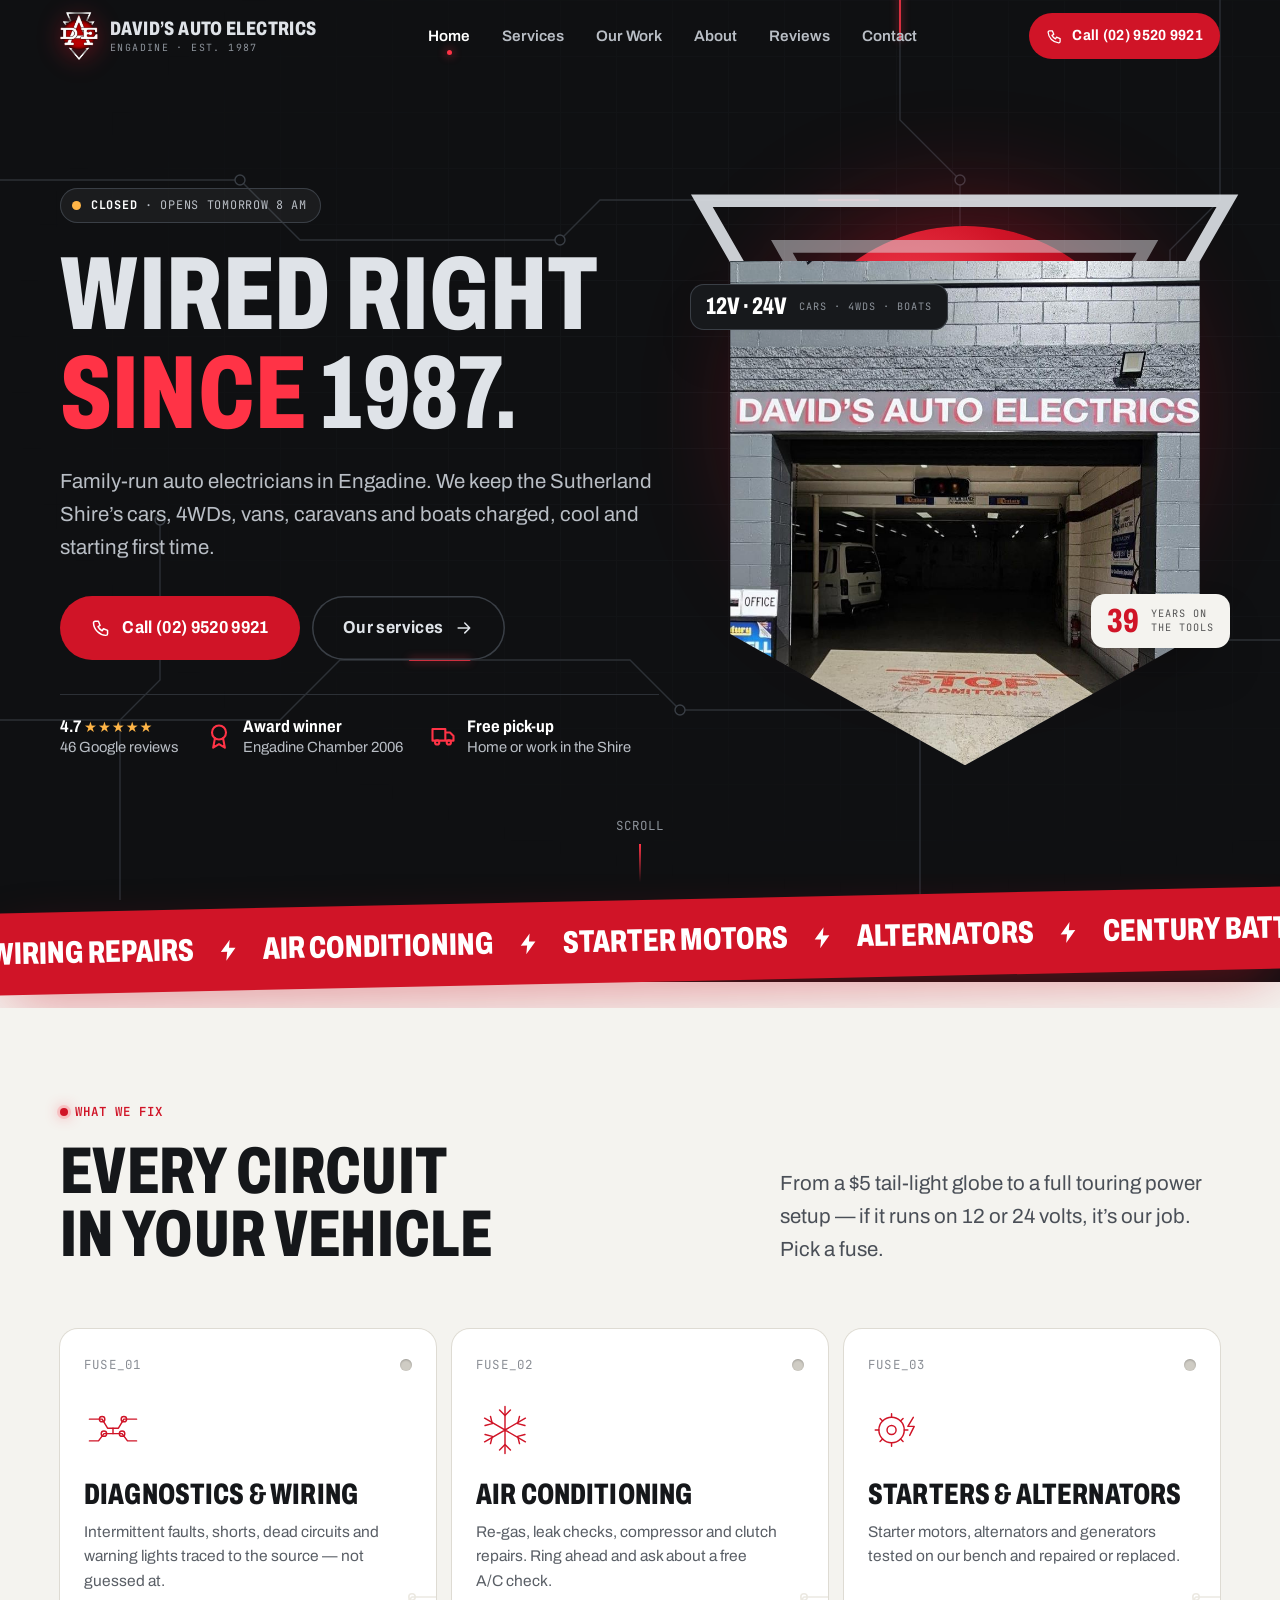
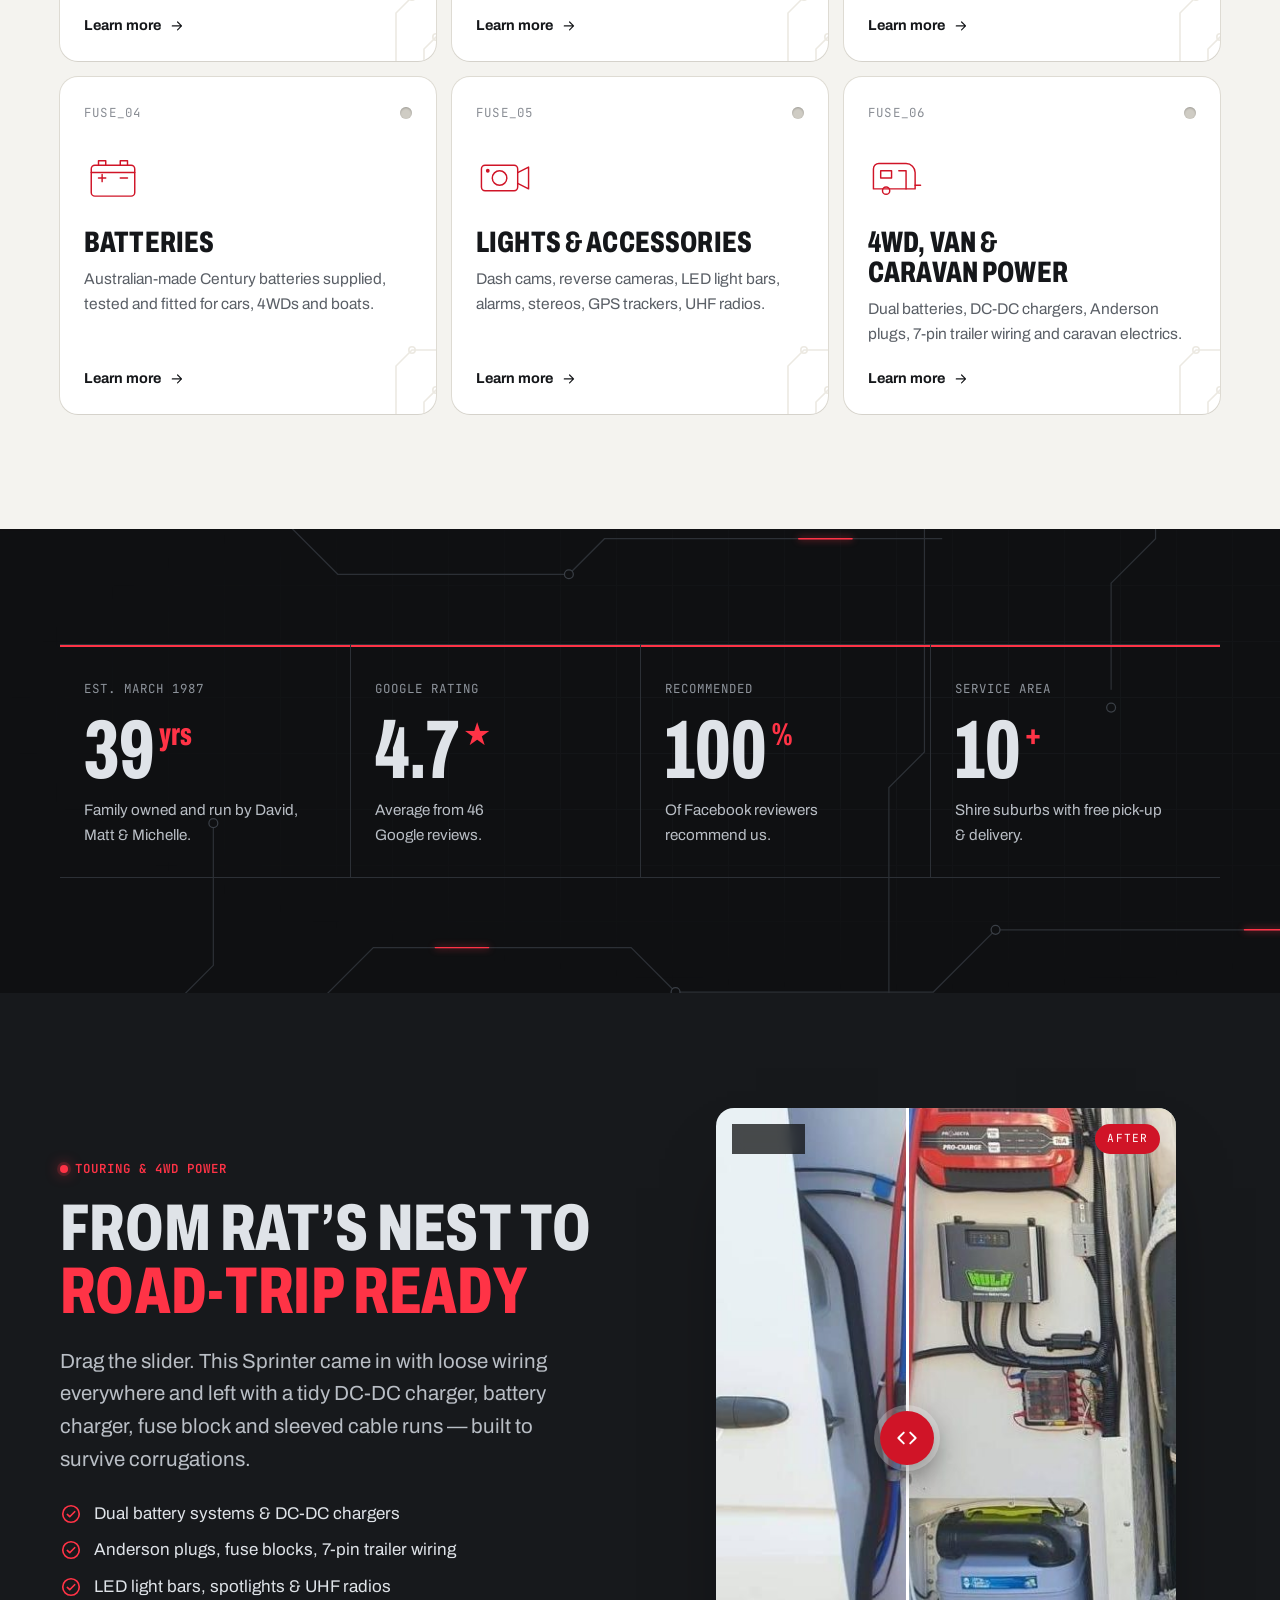
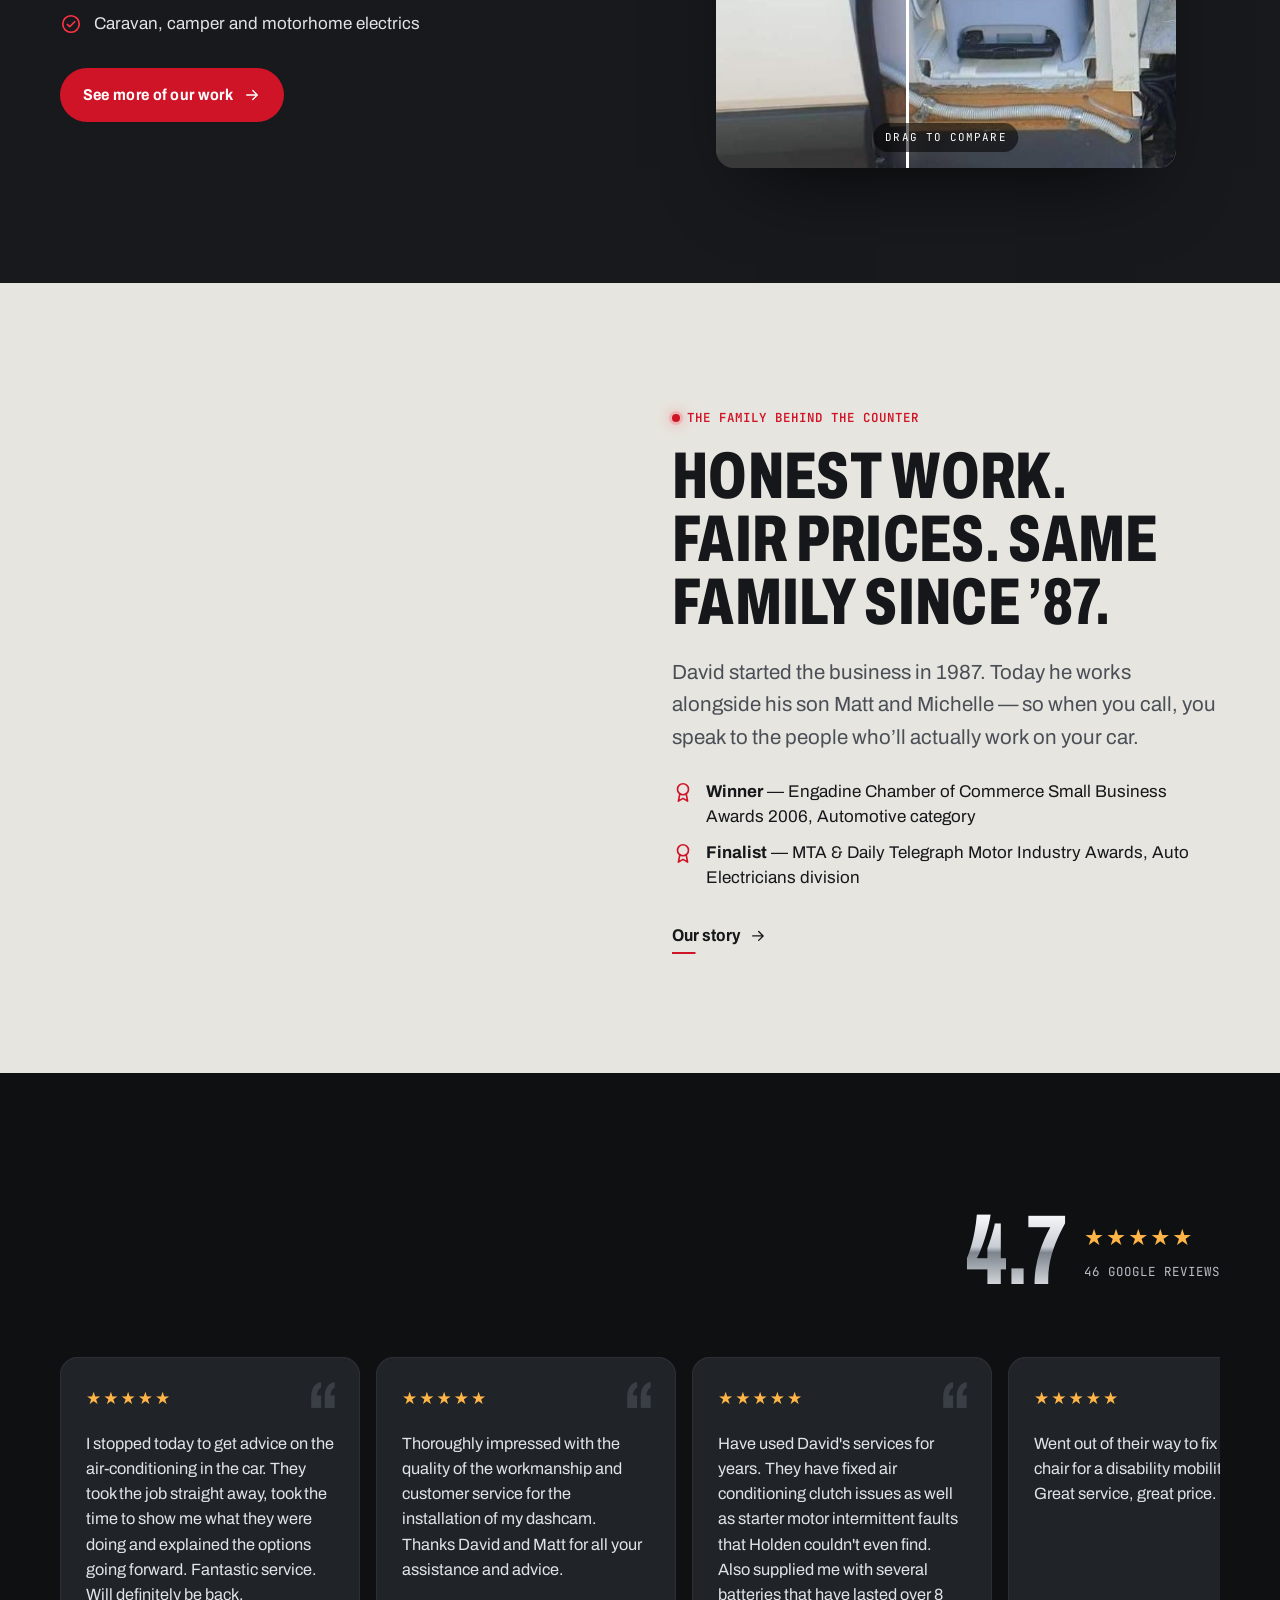
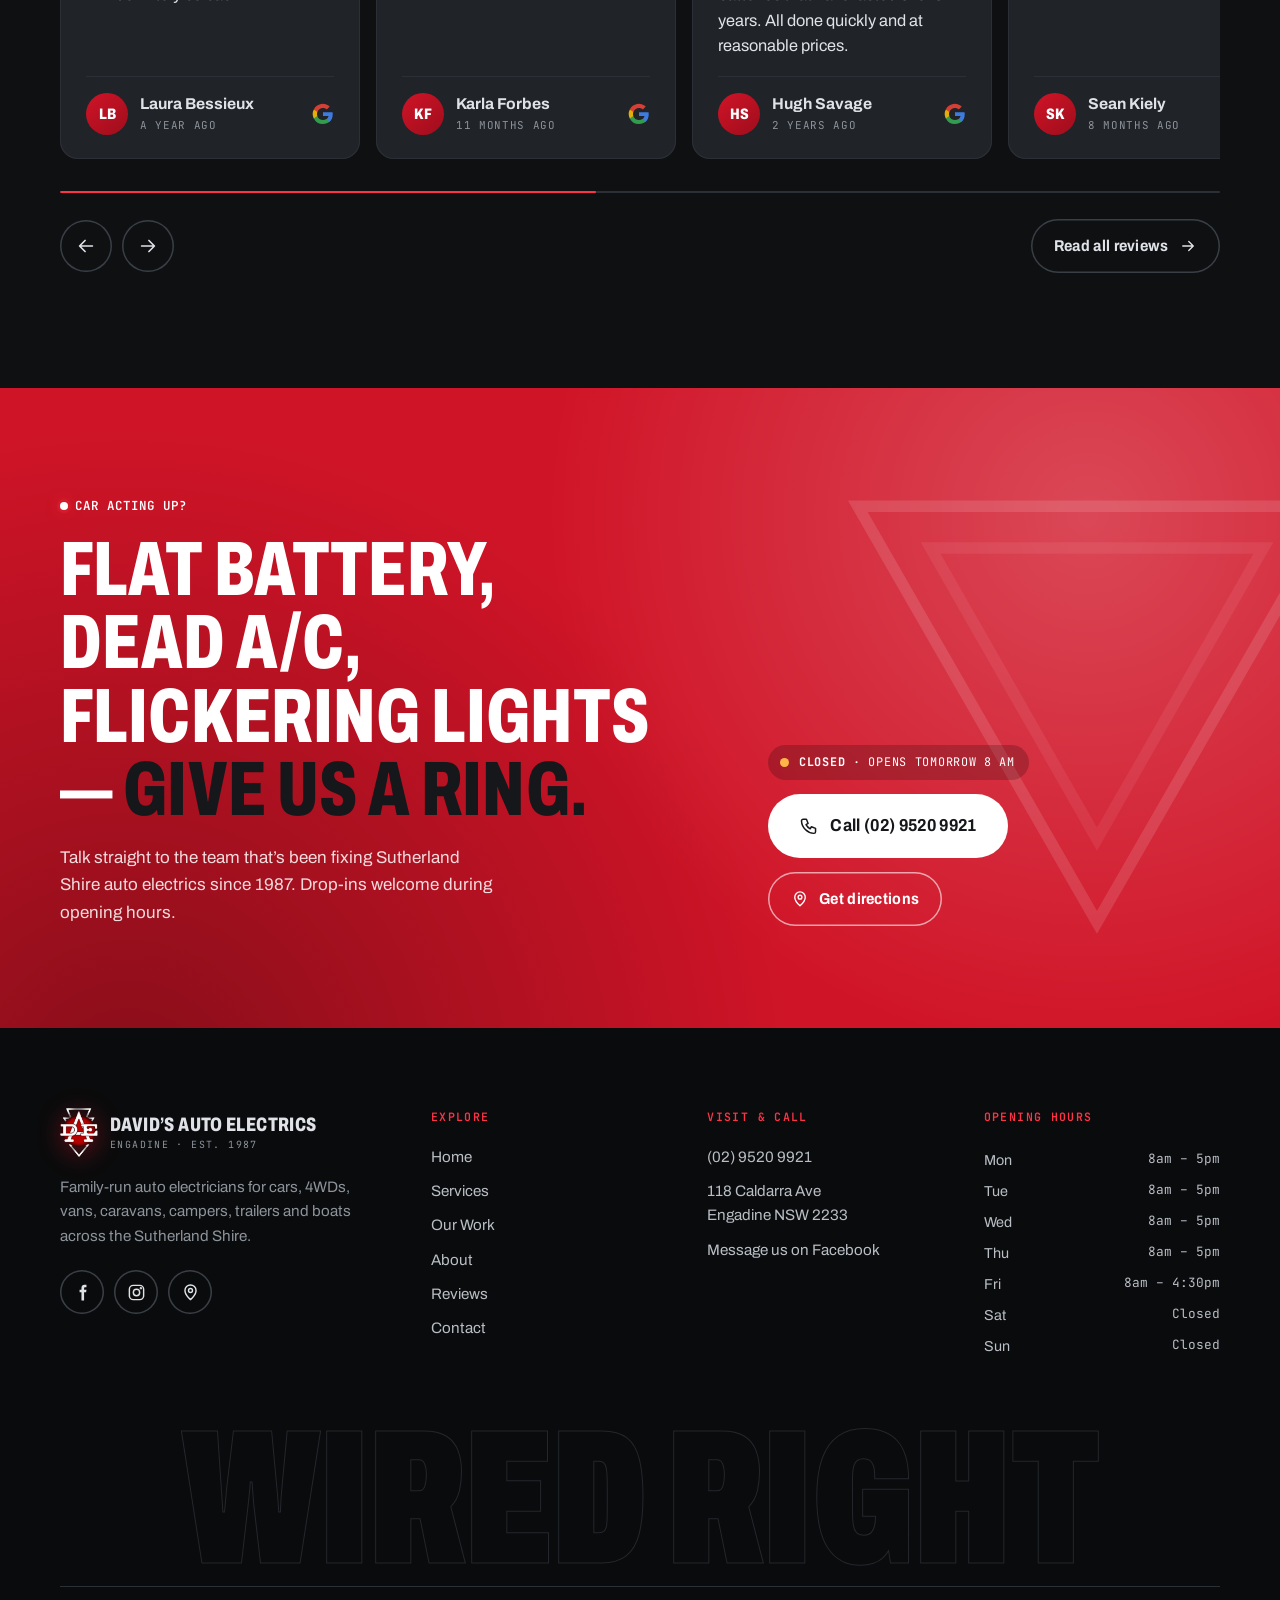
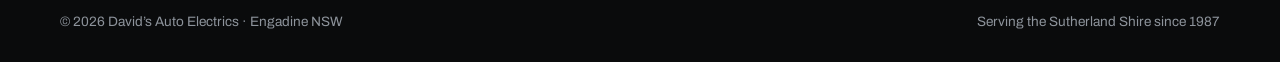
==== index.html @ 4ecd0a0d "Add files via upload" ====
<!doctype html>
<html lang="en-AU">
<head>
<meta charset="utf-8">
<meta name="viewport" content="width=device-width, initial-scale=1, viewport-fit=cover">
<meta name="robots" content="noindex, nofollow">
<title>David&#x27;s Auto Electrics | Auto Electrician Engadine, Sutherland Shire</title>
<meta name="description" content="Family-run auto electricians in Engadine since 1987. Wiring, air con, starters, alternators, batteries, dash cams, LED light bars, 4WD &amp; caravan power. Call (02) 9520 9921.">
<meta name="theme-color" content="#0f1012">
<link rel="icon" type="image/png" href="img/favicon.png">
<link rel="apple-touch-icon" href="img/apple-touch-icon.png">
<meta property="og:type" content="website">
<meta property="og:site_name" content="David's Auto Electrics">
<meta property="og:title" content="David&#x27;s Auto Electrics | Auto Electrician Engadine, Sutherland Shire">
<meta property="og:description" content="Family-run auto electricians in Engadine since 1987. Wiring, air con, starters, alternators, batteries, dash cams, LED light bars, 4WD &amp; caravan power. Call (02) 9520 9921.">
<meta property="og:url" content="https://konkos-design.github.io/davids-auto-electrics/">
<meta property="og:image" content="https://konkos-design.github.io/davids-auto-electrics/img/og-image.jpg">
<meta property="og:image:width" content="1200">
<meta property="og:image:height" content="630">
<meta property="og:image:alt" content="David's Auto Electrics — Engadine auto electricians since 1987">
<meta property="og:locale" content="en_AU">
<meta name="twitter:card" content="summary_large_image">
<meta name="twitter:title" content="David&#x27;s Auto Electrics | Auto Electrician Engadine, Sutherland Shire">
<meta name="twitter:description" content="Family-run auto electricians in Engadine since 1987. Wiring, air con, starters, alternators, batteries, dash cams, LED light bars, 4WD &amp; caravan power. Call (02) 9520 9921.">
<meta name="twitter:image" content="https://konkos-design.github.io/davids-auto-electrics/img/og-image.jpg">
<link rel="preload" href="fonts/archivo.woff" as="font" type="font/woff" crossorigin>
<link rel="stylesheet" href="css/style.css">
<script type="application/ld+json">{"@context":"https://schema.org","@type":"AutoRepair","name":"David's Auto Electrics","image":"https://konkos-design.github.io/davids-auto-electrics/img/og-image.jpg","telephone":"+61 2 9520 9921","foundingDate":"1987","address":{"@type":"PostalAddress","streetAddress":"118 Caldarra Ave","addressLocality":"Engadine","addressRegion":"NSW","postalCode":"2233","addressCountry":"AU"},"geo":{"@type":"GeoCoordinates","latitude":-34.0657274,"longitude":151.0154978},"openingHoursSpecification":[{"@type":"OpeningHoursSpecification","dayOfWeek":["Monday","Tuesday","Wednesday","Thursday"],"opens":"08:00","closes":"17:00"},{"@type":"OpeningHoursSpecification","dayOfWeek":"Friday","opens":"08:00","closes":"16:30"}],"aggregateRating":{"@type":"AggregateRating","ratingValue":"4.7","reviewCount":"46"},"sameAs":["https://www.facebook.com/davidsautoelectrics","https://www.instagram.com/davidsautoelec/"]}</script>
</head>
<body>
<a class="skip" href="#main">Skip to content</a>
<header class="site-header">
  <div class="wrap nav">
    <a class="brand" href="index.html" aria-label="David's Auto Electrics home">
      <img src="img/logo-mark.png" alt="" width="38" height="49">
      <span class="brand-text"><span class="brand-name">David&rsquo;s Auto Electrics</span><span class="brand-sub">ENGADINE · EST. 1987</span></span>
    </a>
    <nav class="nav-links" aria-label="Main"><a href="index.html" aria-current="page">Home</a><a href="services.html">Services</a><a href="work.html">Our Work</a><a href="about.html">About</a><a href="reviews.html">Reviews</a><a href="contact.html">Contact</a></nav>
    <div class="nav-cta">
      <a class="btn" href="tel:+61295209921" data-magnetic><svg class="ico ico-phone" viewBox="0 0 24 24" fill="none" stroke="currentColor" stroke-width="1.8" stroke-linecap="round" stroke-linejoin="round"><path d="M5 4h4l2 5-2.5 1.5a11 11 0 0 0 5 5L15 13l5 2v4a2 2 0 0 1-2 2A16 16 0 0 1 3 6a2 2 0 0 1 2-2"/></svg><span>Call <span class="btn-text-long">(02) 9520 9921</span></span></a>
      <button class="burger" aria-label="Open menu" aria-expanded="false" aria-controls="mmenu"><span></span><span></span><span></span></button>
    </div>
  </div>
</header>
<div class="mmenu" id="mmenu" aria-hidden="true">
  <nav class="mmenu-links" aria-label="Mobile"><a href="index.html" aria-current="page"><span class="mono">01</span>Home</a><a href="services.html"><span class="mono">02</span>Services</a><a href="work.html"><span class="mono">03</span>Our Work</a><a href="about.html"><span class="mono">04</span>About</a><a href="reviews.html"><span class="mono">05</span>Reviews</a><a href="contact.html"><span class="mono">06</span>Contact</a></nav>
  <div class="mmenu-foot">
    <div class="status" data-status><i class="dot"></i><span>Checking hours…</span></div>
    <a class="btn btn--big" href="tel:+61295209921"><svg class="ico ico-phone" viewBox="0 0 24 24" fill="none" stroke="currentColor" stroke-width="1.8" stroke-linecap="round" stroke-linejoin="round"><path d="M5 4h4l2 5-2.5 1.5a11 11 0 0 0 5 5L15 13l5 2v4a2 2 0 0 1-2 2A16 16 0 0 1 3 6a2 2 0 0 1 2-2"/></svg><span>Call (02) 9520 9921</span></a>
    <p>118 Caldarra Ave, Engadine NSW 2233</p>
  </div>
</div>
<main id="main">

<section class="hero" aria-labelledby="hero-h">
  <svg class="circuit" viewBox="0 0 1440 900" preserveAspectRatio="xMidYMid slice" aria-hidden="true">
  <path d="M-20 180H320l60 60h260l40-40h380"/><path class="live" d="M-20 180H320l60 60h260l40-40h380"/>
  <path d="M1460 640H1120l-70 70H760l-50-50H420l-60 60H-20"/><path class="live l2" d="M1460 640H1120l-70 70H760l-50-50H420l-60 60H-20"/>
  <path d="M980 -20v140l60 60v260l-40 40v460"/><path class="live l3" d="M980 -20v140l60 60v260l-40 40v460"/>
  <path d="M200 920V720l40-40V520"/><path d="M1300 -20v220l-50 50v120"/>
  <circle cx="320" cy="180" r="5"/><circle cx="640" cy="240" r="5"/><circle cx="1120" cy="640" r="5"/><circle cx="760" cy="710" r="5"/><circle cx="1040" cy="180" r="5"/><circle cx="240" cy="520" r="5"/><circle cx="1250" cy="390" r="5"/>
</svg><div class="grid-bg" aria-hidden="true"></div>
  <div class="wrap hero-grid">
    <div class="hero-copy">
      <div class="status rv" data-status><i class="dot"></i><span>Checking hours…</span></div>
      <h1 id="hero-h" data-split><span class="line">Wired right</span> <span class="line"><span class="red">since</span> 1987.</span></h1>
      <p class="lead rv" style="--d:.35s">Family-run auto electricians in Engadine. We keep the Sutherland Shire&rsquo;s cars, 4WDs, vans, caravans and boats charged, cool and starting first time.</p>
      <div class="hero-actions rv" style="--d:.5s">
        <a class="btn btn--big btn-pulse" href="tel:+61295209921" data-magnetic><svg class="ico ico-phone" viewBox="0 0 24 24" fill="none" stroke="currentColor" stroke-width="1.8" stroke-linecap="round" stroke-linejoin="round"><path d="M5 4h4l2 5-2.5 1.5a11 11 0 0 0 5 5L15 13l5 2v4a2 2 0 0 1-2 2A16 16 0 0 1 3 6a2 2 0 0 1 2-2"/></svg><span>Call (02) 9520 9921</span></a>
        <a class="btn btn--ghost btn--big" href="services.html" data-magnetic><span>Our services</span><svg class="ico ico-arrow" viewBox="0 0 24 24" fill="none" stroke="currentColor" stroke-width="1.8" stroke-linecap="round" stroke-linejoin="round"><path d="M5 12h14M13 6l6 6-6 6"/></svg></a>
      </div>
      <div class="hero-proof rv" style="--d:.65s">
        <a class="proof" href="reviews.html"><span><b>4.7 <span class="stars">★★★★★</span></b>46 Google reviews</span></a>
        <div class="proof"><svg class="ico" viewBox="0 0 24 24" fill="none" stroke="currentColor" stroke-width="1.8" stroke-linecap="round" stroke-linejoin="round"><circle cx="12" cy="9" r="6"/><path d="M8.5 14 7 22l5-3 5 3-1.5-8"/></svg><span><b>Award winner</b>Engadine Chamber 2006</span></div>
        <div class="proof"><svg class="ico" viewBox="0 0 24 24" fill="none" stroke="currentColor" stroke-width="1.8" stroke-linecap="round" stroke-linejoin="round"><path d="M3 6h11v10H3zM14 9h4l3 3v4h-7"/><circle cx="7" cy="17.5" r="1.8"/><circle cx="17" cy="17.5" r="1.8"/></svg><span><b>Free pick-up</b>Home or work in the Shire</span></div>
      </div>
    </div>
    <div class="hero-visual rv rv-scale" style="--d:.2s" aria-hidden="true">
      <div class="hero-orb"></div>
      <div class="hero-tri"><svg viewBox="0 0 100 92" fill="none" stroke="currentColor" stroke-width="2.2"><path d="M50 88 4 8h92z"/><path d="M50 72 18 16h64z" opacity=".55"/></svg></div>
      <div class="hero-photo"><img width="1444" height="918" src="img/shopfront-entrance.jpg" alt="" fetchpriority="high"></div>
      <div class="hero-tag"><span class="big" data-years data-count="39">39</span><small>years on<br>the tools</small></div>
      <div class="hero-tag hero-tag2"><span class="big">12V · 24V</span><small>cars · 4WDs · boats</small></div>
    </div>
  </div>
  <div class="scroll-cue mono" aria-hidden="true">Scroll<i></i></div>
</section>

<div class="marquee-wrap"><div class="marquee" aria-hidden="true"><div class="marquee-track"><span class="marquee-item">Wiring repairs<svg viewBox="0 0 24 24" fill="currentColor"><path d="M13.2 2 4.5 13.6h6.1L9.6 22l9-12.2h-6.2z"/></svg></span><span class="marquee-item">Air conditioning<svg viewBox="0 0 24 24" fill="currentColor"><path d="M13.2 2 4.5 13.6h6.1L9.6 22l9-12.2h-6.2z"/></svg></span><span class="marquee-item">Starter motors<svg viewBox="0 0 24 24" fill="currentColor"><path d="M13.2 2 4.5 13.6h6.1L9.6 22l9-12.2h-6.2z"/></svg></span><span class="marquee-item">Alternators<svg viewBox="0 0 24 24" fill="currentColor"><path d="M13.2 2 4.5 13.6h6.1L9.6 22l9-12.2h-6.2z"/></svg></span><span class="marquee-item">Century batteries<svg viewBox="0 0 24 24" fill="currentColor"><path d="M13.2 2 4.5 13.6h6.1L9.6 22l9-12.2h-6.2z"/></svg></span><span class="marquee-item">Dash cams<svg viewBox="0 0 24 24" fill="currentColor"><path d="M13.2 2 4.5 13.6h6.1L9.6 22l9-12.2h-6.2z"/></svg></span><span class="marquee-item">Reverse cameras<svg viewBox="0 0 24 24" fill="currentColor"><path d="M13.2 2 4.5 13.6h6.1L9.6 22l9-12.2h-6.2z"/></svg></span><span class="marquee-item">LED light bars<svg viewBox="0 0 24 24" fill="currentColor"><path d="M13.2 2 4.5 13.6h6.1L9.6 22l9-12.2h-6.2z"/></svg></span><span class="marquee-item">Engine diagnostics<svg viewBox="0 0 24 24" fill="currentColor"><path d="M13.2 2 4.5 13.6h6.1L9.6 22l9-12.2h-6.2z"/></svg></span><span class="marquee-item">Fuel injection<svg viewBox="0 0 24 24" fill="currentColor"><path d="M13.2 2 4.5 13.6h6.1L9.6 22l9-12.2h-6.2z"/></svg></span><span class="marquee-item">Caravans & campers<svg viewBox="0 0 24 24" fill="currentColor"><path d="M13.2 2 4.5 13.6h6.1L9.6 22l9-12.2h-6.2z"/></svg></span><span class="marquee-item">Boats & trailers<svg viewBox="0 0 24 24" fill="currentColor"><path d="M13.2 2 4.5 13.6h6.1L9.6 22l9-12.2h-6.2z"/></svg></span><span class="marquee-item">Wiring repairs<svg viewBox="0 0 24 24" fill="currentColor"><path d="M13.2 2 4.5 13.6h6.1L9.6 22l9-12.2h-6.2z"/></svg></span><span class="marquee-item">Air conditioning<svg viewBox="0 0 24 24" fill="currentColor"><path d="M13.2 2 4.5 13.6h6.1L9.6 22l9-12.2h-6.2z"/></svg></span><span class="marquee-item">Starter motors<svg viewBox="0 0 24 24" fill="currentColor"><path d="M13.2 2 4.5 13.6h6.1L9.6 22l9-12.2h-6.2z"/></svg></span><span class="marquee-item">Alternators<svg viewBox="0 0 24 24" fill="currentColor"><path d="M13.2 2 4.5 13.6h6.1L9.6 22l9-12.2h-6.2z"/></svg></span><span class="marquee-item">Century batteries<svg viewBox="0 0 24 24" fill="currentColor"><path d="M13.2 2 4.5 13.6h6.1L9.6 22l9-12.2h-6.2z"/></svg></span><span class="marquee-item">Dash cams<svg viewBox="0 0 24 24" fill="currentColor"><path d="M13.2 2 4.5 13.6h6.1L9.6 22l9-12.2h-6.2z"/></svg></span><span class="marquee-item">Reverse cameras<svg viewBox="0 0 24 24" fill="currentColor"><path d="M13.2 2 4.5 13.6h6.1L9.6 22l9-12.2h-6.2z"/></svg></span><span class="marquee-item">LED light bars<svg viewBox="0 0 24 24" fill="currentColor"><path d="M13.2 2 4.5 13.6h6.1L9.6 22l9-12.2h-6.2z"/></svg></span><span class="marquee-item">Engine diagnostics<svg viewBox="0 0 24 24" fill="currentColor"><path d="M13.2 2 4.5 13.6h6.1L9.6 22l9-12.2h-6.2z"/></svg></span><span class="marquee-item">Fuel injection<svg viewBox="0 0 24 24" fill="currentColor"><path d="M13.2 2 4.5 13.6h6.1L9.6 22l9-12.2h-6.2z"/></svg></span><span class="marquee-item">Caravans & campers<svg viewBox="0 0 24 24" fill="currentColor"><path d="M13.2 2 4.5 13.6h6.1L9.6 22l9-12.2h-6.2z"/></svg></span><span class="marquee-item">Boats & trailers<svg viewBox="0 0 24 24" fill="currentColor"><path d="M13.2 2 4.5 13.6h6.1L9.6 22l9-12.2h-6.2z"/></svg></span></div></div></div>

<section class="section section--light" aria-labelledby="svc-h">
  <div class="wrap">
    <div class="sec-head">
      <div><span class="kicker rv">What we fix</span><h2 id="svc-h" data-split>Every circuit in your vehicle</h2></div>
      <p class="lead rv" style="--d:.2s">From a $5 tail-light globe to a full touring power setup — if it runs on 12 or 24 volts, it&rsquo;s our job. Pick a fuse.</p>
    </div>
    <div class="fuses">
      <a class="fuse rv" href="services.html#diagnostics" style="--d:0.0s">
  <div class="fuse-top"><span class="fuse-num">FUSE_01</span><span class="fuse-led" aria-hidden="true"></span></div>
  <svg class="ico-lg" viewBox="0 0 64 64" fill="none" stroke="currentColor" stroke-width="1.6" stroke-linecap="round" stroke-linejoin="round"><path d="M6 20h14l6 10h12l6-10h14"/><path d="M6 44h10l6-8h20l6 8h10"/><circle cx="20" cy="20" r="3"/><circle cx="44" cy="20" r="3"/><circle cx="22" cy="36" r="3"/><circle cx="42" cy="36" r="3"/><path d="M32 30v6"/></svg>
  <h3>Diagnostics &amp; wiring</h3><p>Intermittent faults, shorts, dead circuits and warning lights traced to the source — not guessed at.</p>
  <span class="fuse-more">Learn more <svg class="ico" viewBox="0 0 24 24" fill="none" stroke="currentColor" stroke-width="1.8" stroke-linecap="round" stroke-linejoin="round"><path d="M5 12h14M13 6l6 6-6 6"/></svg></span>
  <svg class="fuse-trace" viewBox="0 0 150 150" fill="none" stroke="currentColor" stroke-width="2" aria-hidden="true"><path d="M150 40H90l-20 20v90M150 90h-30l-15 15v45"/><circle cx="90" cy="40" r="4"/><circle cx="120" cy="90" r="4"/></svg>
</a><a class="fuse rv" href="services.html#aircon" style="--d:0.08s">
  <div class="fuse-top"><span class="fuse-num">FUSE_02</span><span class="fuse-led" aria-hidden="true"></span></div>
  <svg class="ico-lg" viewBox="0 0 64 64" fill="none" stroke="currentColor" stroke-width="1.6" stroke-linecap="round" stroke-linejoin="round"><path d="M32 6v52M9.5 19l45 26M9.5 45l45-26"/><path d="M26 10l6 6 6-6M26 54l6-6 6 6M10 27l8-2-2-8M54 37l-8 2 2 8M10 37l8 2-2 8M54 27l-8-2 2-8"/></svg>
  <h3>Air conditioning</h3><p>Re-gas, leak checks, compressor and clutch repairs. Ring ahead and ask about a free A/C check.</p>
  <span class="fuse-more">Learn more <svg class="ico" viewBox="0 0 24 24" fill="none" stroke="currentColor" stroke-width="1.8" stroke-linecap="round" stroke-linejoin="round"><path d="M5 12h14M13 6l6 6-6 6"/></svg></span>
  <svg class="fuse-trace" viewBox="0 0 150 150" fill="none" stroke="currentColor" stroke-width="2" aria-hidden="true"><path d="M150 40H90l-20 20v90M150 90h-30l-15 15v45"/><circle cx="90" cy="40" r="4"/><circle cx="120" cy="90" r="4"/></svg>
</a><a class="fuse rv" href="services.html#starting" style="--d:0.16s">
  <div class="fuse-top"><span class="fuse-num">FUSE_03</span><span class="fuse-led" aria-hidden="true"></span></div>
  <svg class="ico-lg" viewBox="0 0 64 64" fill="none" stroke="currentColor" stroke-width="1.6" stroke-linecap="round" stroke-linejoin="round"><circle cx="26" cy="32" r="14"/><circle cx="26" cy="32" r="5"/><path d="M26 14v4M26 46v4M8 32h4M40 32h4M13.3 19.3l2.8 2.8M35.9 41.9l2.8 2.8M13.3 44.7l2.8-2.8M35.9 22.1l2.8-2.8"/><path d="M50 18l-6 10h7l-5 10"/></svg>
  <h3>Starters &amp; alternators</h3><p>Starter motors, alternators and generators tested on our bench and repaired or replaced.</p>
  <span class="fuse-more">Learn more <svg class="ico" viewBox="0 0 24 24" fill="none" stroke="currentColor" stroke-width="1.8" stroke-linecap="round" stroke-linejoin="round"><path d="M5 12h14M13 6l6 6-6 6"/></svg></span>
  <svg class="fuse-trace" viewBox="0 0 150 150" fill="none" stroke="currentColor" stroke-width="2" aria-hidden="true"><path d="M150 40H90l-20 20v90M150 90h-30l-15 15v45"/><circle cx="90" cy="40" r="4"/><circle cx="120" cy="90" r="4"/></svg>
</a><a class="fuse rv" href="services.html#batteries" style="--d:0.0s">
  <div class="fuse-top"><span class="fuse-num">FUSE_04</span><span class="fuse-led" aria-hidden="true"></span></div>
  <svg class="ico-lg" viewBox="0 0 64 64" fill="none" stroke="currentColor" stroke-width="1.6" stroke-linecap="round" stroke-linejoin="round"><rect x="8" y="18" width="48" height="34" rx="4"/><path d="M16 18v-5h8v5M40 18v-5h8v5M16 32h8M20 28v8M40 32h8"/><path d="M8 26h48"/></svg>
  <h3>Batteries</h3><p>Australian-made Century batteries supplied, tested and fitted for cars, 4WDs and boats.</p>
  <span class="fuse-more">Learn more <svg class="ico" viewBox="0 0 24 24" fill="none" stroke="currentColor" stroke-width="1.8" stroke-linecap="round" stroke-linejoin="round"><path d="M5 12h14M13 6l6 6-6 6"/></svg></span>
  <svg class="fuse-trace" viewBox="0 0 150 150" fill="none" stroke="currentColor" stroke-width="2" aria-hidden="true"><path d="M150 40H90l-20 20v90M150 90h-30l-15 15v45"/><circle cx="90" cy="40" r="4"/><circle cx="120" cy="90" r="4"/></svg>
</a><a class="fuse rv" href="services.html#accessories" style="--d:0.08s">
  <div class="fuse-top"><span class="fuse-num">FUSE_05</span><span class="fuse-led" aria-hidden="true"></span></div>
  <svg class="ico-lg" viewBox="0 0 64 64" fill="none" stroke="currentColor" stroke-width="1.6" stroke-linecap="round" stroke-linejoin="round"><rect x="6" y="18" width="40" height="28" rx="4"/><circle cx="26" cy="32" r="8"/><path d="M46 26l12-6v24l-12-6"/><circle cx="13" cy="24" r="1.3" fill="currentColor"/></svg>
  <h3>Lights &amp; accessories</h3><p>Dash cams, reverse cameras, LED light bars, alarms, stereos, GPS trackers, UHF radios.</p>
  <span class="fuse-more">Learn more <svg class="ico" viewBox="0 0 24 24" fill="none" stroke="currentColor" stroke-width="1.8" stroke-linecap="round" stroke-linejoin="round"><path d="M5 12h14M13 6l6 6-6 6"/></svg></span>
  <svg class="fuse-trace" viewBox="0 0 150 150" fill="none" stroke="currentColor" stroke-width="2" aria-hidden="true"><path d="M150 40H90l-20 20v90M150 90h-30l-15 15v45"/><circle cx="90" cy="40" r="4"/><circle cx="120" cy="90" r="4"/></svg>
</a><a class="fuse rv" href="services.html#touring" style="--d:0.16s">
  <div class="fuse-top"><span class="fuse-num">FUSE_06</span><span class="fuse-led" aria-hidden="true"></span></div>
  <svg class="ico-lg" viewBox="0 0 64 64" fill="none" stroke="currentColor" stroke-width="1.6" stroke-linecap="round" stroke-linejoin="round"><path d="M6 44V22a6 6 0 0 1 6-6h30a10 10 0 0 1 10 10v18z"/><path d="M52 40h6M14 24h12v8H14zM34 24h8v20"/><circle cx="20" cy="46" r="4"/></svg>
  <h3>4WD, van &amp; caravan power</h3><p>Dual batteries, DC-DC chargers, Anderson plugs, 7-pin trailer wiring and caravan electrics.</p>
  <span class="fuse-more">Learn more <svg class="ico" viewBox="0 0 24 24" fill="none" stroke="currentColor" stroke-width="1.8" stroke-linecap="round" stroke-linejoin="round"><path d="M5 12h14M13 6l6 6-6 6"/></svg></span>
  <svg class="fuse-trace" viewBox="0 0 150 150" fill="none" stroke="currentColor" stroke-width="2" aria-hidden="true"><path d="M150 40H90l-20 20v90M150 90h-30l-15 15v45"/><circle cx="90" cy="40" r="4"/><circle cx="120" cy="90" r="4"/></svg>
</a>
    </div>
  </div>
</section>

<section class="section" aria-label="Key numbers">
  <svg class="circuit" viewBox="0 0 1440 900" preserveAspectRatio="xMidYMid slice" aria-hidden="true">
  <path d="M-20 180H320l60 60h260l40-40h380"/><path class="live" d="M-20 180H320l60 60h260l40-40h380"/>
  <path d="M1460 640H1120l-70 70H760l-50-50H420l-60 60H-20"/><path class="live l2" d="M1460 640H1120l-70 70H760l-50-50H420l-60 60H-20"/>
  <path d="M980 -20v140l60 60v260l-40 40v460"/><path class="live l3" d="M980 -20v140l60 60v260l-40 40v460"/>
  <path d="M200 920V720l40-40V520"/><path d="M1300 -20v220l-50 50v120"/>
  <circle cx="320" cy="180" r="5"/><circle cx="640" cy="240" r="5"/><circle cx="1120" cy="640" r="5"/><circle cx="760" cy="710" r="5"/><circle cx="1040" cy="180" r="5"/><circle cx="240" cy="520" r="5"/><circle cx="1250" cy="390" r="5"/>
</svg><div class="grid-bg" aria-hidden="true"></div>
  <div class="wrap">
    <div class="stats">
      <div class="stat"><span class="mono">Est. March 1987</span><div class="num"><span data-years data-count="39">0</span><sup>yrs</sup></div><p>Family owned and run by David, Matt &amp; Michelle.</p></div>
      <div class="stat"><span class="mono">Google rating</span><div class="num"><span data-count="4.7">0</span><sup>★</sup></div><p>Average from 46 Google reviews.</p></div>
      <div class="stat"><span class="mono">Recommended</span><div class="num"><span data-count="100">0</span><sup>%</sup></div><p>Of Facebook reviewers recommend us.</p></div>
      <div class="stat"><span class="mono">Service area</span><div class="num"><span data-count="10">0</span><sup>+</sup></div><p>Shire suburbs with free pick-up &amp; delivery.</p></div>
    </div>
  </div>
</section>

<section class="section section--graphite" aria-labelledby="tour-h">
  <div class="wrap split">
    <div class="split-copy">
      <span class="kicker rv">Touring &amp; 4WD power</span>
      <h2 id="tour-h" data-split>From rat&rsquo;s nest to <span class="red">road-trip ready</span></h2>
      <p class="lead rv">Drag the slider. This Sprinter came in with loose wiring everywhere and left with a tidy DC-DC charger, battery charger, fuse block and sleeved cable runs — built to survive corrugations.</p>
      <ul class="ticks">
        <li class="rv"><svg class="ico" viewBox="0 0 24 24" fill="none" stroke="currentColor" stroke-width="1.8" stroke-linecap="round" stroke-linejoin="round"><circle cx="12" cy="12" r="9"/><path d="M8 12.5l2.6 2.5L16 9.5"/></svg><span>Dual battery systems &amp; DC-DC chargers</span></li>
        <li class="rv" style="--d:.06s"><svg class="ico" viewBox="0 0 24 24" fill="none" stroke="currentColor" stroke-width="1.8" stroke-linecap="round" stroke-linejoin="round"><circle cx="12" cy="12" r="9"/><path d="M8 12.5l2.6 2.5L16 9.5"/></svg><span>Anderson plugs, fuse blocks, 7-pin trailer wiring</span></li>
        <li class="rv" style="--d:.12s"><svg class="ico" viewBox="0 0 24 24" fill="none" stroke="currentColor" stroke-width="1.8" stroke-linecap="round" stroke-linejoin="round"><circle cx="12" cy="12" r="9"/><path d="M8 12.5l2.6 2.5L16 9.5"/></svg><span>LED light bars, spotlights &amp; UHF radios</span></li>
        <li class="rv" style="--d:.18s"><svg class="ico" viewBox="0 0 24 24" fill="none" stroke="currentColor" stroke-width="1.8" stroke-linecap="round" stroke-linejoin="round"><circle cx="12" cy="12" r="9"/><path d="M8 12.5l2.6 2.5L16 9.5"/></svg><span>Caravan, camper and motorhome electrics</span></li>
      </ul>
      <a class="btn rv" href="work.html" data-magnetic><span>See more of our work</span><svg class="ico ico-arrow" viewBox="0 0 24 24" fill="none" stroke="currentColor" stroke-width="1.8" stroke-linecap="round" stroke-linejoin="round"><path d="M5 12h14M13 6l6 6-6 6"/></svg></a>
    </div>
    <div class="rv rv-scale">
      <div class="ba" style="--pos:50%">
        <img width="480" height="715" src="img/van-before.jpg" alt="Van electrical panel before — loose, unsleeved wiring" loading="lazy">
        <img width="480" height="715" class="ba-after" src="img/van-after.jpg" alt="Van electrical panel after — tidy DC-DC charger and fuse block install" loading="lazy">
        <span class="ba-label l">Before</span><span class="ba-label r">After</span>
        <div class="ba-handle"><span class="ba-knob"><svg viewBox="0 0 24 24" fill="none" stroke="currentColor" stroke-width="1.8" stroke-linecap="round" stroke-linejoin="round"><path d="M9 7l-5 5 5 5M15 7l5 5-5 5"/></svg></span></div>
        <span class="ba-hint">Drag to compare</span>
        <input type="range" min="0" max="100" value="50" step="0.1" aria-label="Compare before and after">
      </div>
    </div>
  </div>
</section>

<section class="section section--concrete" aria-labelledby="fam-h">
  <div class="wrap split split--rev">
    <div class="split-copy">
      <span class="kicker rv">The family behind the counter</span>
      <h2 id="fam-h" data-split>Honest work. Fair prices. Same family since &rsquo;87.</h2>
      <p class="lead rv">David started the business in 1987. Today he works alongside his son Matt and Michelle — so when you call, you speak to the people who&rsquo;ll actually work on your car.</p>
      <ul class="ticks">
        <li class="rv"><svg class="ico" viewBox="0 0 24 24" fill="none" stroke="currentColor" stroke-width="1.8" stroke-linecap="round" stroke-linejoin="round"><circle cx="12" cy="9" r="6"/><path d="M8.5 14 7 22l5-3 5 3-1.5-8"/></svg><span><b>Winner</b> — Engadine Chamber of Commerce Small Business Awards 2006, Automotive category</span></li>
        <li class="rv" style="--d:.08s"><svg class="ico" viewBox="0 0 24 24" fill="none" stroke="currentColor" stroke-width="1.8" stroke-linecap="round" stroke-linejoin="round"><circle cx="12" cy="9" r="6"/><path d="M8.5 14 7 22l5-3 5 3-1.5-8"/></svg><span><b>Finalist</b> — MTA &amp; Daily Telegraph Motor Industry Awards, Auto Electricians division</span></li>
      </ul>
      <a class="link-arrow rv" href="about.html">Our story <svg class="ico" viewBox="0 0 24 24" fill="none" stroke="currentColor" stroke-width="1.8" stroke-linecap="round" stroke-linejoin="round"><path d="M5 12h14M13 6l6 6-6 6"/></svg></a>
    </div>
    <div class="collage">
      <figure class="c1 rv-clip"><img width="1379" height="918" src="img/shopfront-wide.jpg" alt="David's Auto Electrics workshop on Caldarra Ave, Engadine" loading="lazy"><figcaption>118 Caldarra Ave · Engadine</figcaption></figure>
      <figure class="c2 rv-clip" style="--d:.1s"><img width="1470" height="800" src="img/lightbar-team.jpg" alt="Two technicians fitting an LED light bar" loading="lazy" style="object-position:30% 50%"></figure>
      <figure class="c3 rv-clip" style="--d:.2s"><img width="516" height="918" src="img/diagnostics.jpg" alt="Technicians diagnosing a fault under the bonnet" loading="lazy"></figure>
      <figure class="c4 rv-clip" style="--d:.3s"><img width="516" height="918" src="img/battery-testing.jpg" alt="Testing a car battery with a multimeter" loading="lazy"></figure>
      <figure class="c5 rv-clip" style="--d:.4s"><img width="688" height="918" src="img/jeep-lightbar.jpg" alt="Jeep Wrangler with newly fitted LED light bar" loading="lazy"></figure>
    </div>
  </div>
</section>

<section class="section" aria-labelledby="rev-h">
  <div class="wrap">
    <div class="sec-head">
      <div><span class="kicker rv">Straight from Google</span><h2 id="rev-h" data-split>The Shire&rsquo;s verdict</h2></div>
      <div class="rating-hero rv" style="justify-self:end">
        <span class="rating-big chrome-text">4.7</span>
        <div><div class="stars stars-lg">★★★★★</div><div class="mono" style="color:var(--fog);margin-top:6px">46 Google reviews</div></div>
      </div>
    </div>
    <div class="rv-carousel rv">
      <div class="rv-track" tabindex="0" aria-label="Customer reviews">
        <article class="rcard" data-tags="aircon">
  <span class="q" aria-hidden="true">&ldquo;</span>
  <div class="stars" aria-label="5 out of 5 stars">★★★★★</div>
  <blockquote>I stopped today to get advice on the air-conditioning in the car. They took the job straight away, took the time to show me what they were doing and explained the options going forward. Fantastic service. Will definitely be back.</blockquote>
  <footer><span class="avatar" aria-hidden="true">LB</span><span class="who"><b>Laura Bessieux</b><span>a year ago</span></span><svg class="g" viewBox="0 0 24 24"><path fill="#4285F4" d="M22.6 12.2c0-.8-.1-1.4-.2-2.1H12v4h6c-.1 1-.8 2.5-2.3 3.5v2.9h3.7c2.1-2 3.2-4.9 3.2-8.3z"/><path fill="#34A853" d="M12 23c3 0 5.6-1 7.4-2.7l-3.7-2.8c-1 .7-2.2 1.1-3.7 1.1-2.9 0-5.3-1.9-6.2-4.5H2v2.9A11 11 0 0 0 12 23z"/><path fill="#FBBC05" d="M5.8 14.1a6.6 6.6 0 0 1 0-4.2V7H2a11 11 0 0 0 0 10z"/><path fill="#EA4335" d="M12 5.4c1.6 0 3 .6 4.2 1.6l3.2-3.1A11 11 0 0 0 2 7l3.8 2.9C6.7 7.3 9.1 5.4 12 5.4z"/></svg></footer>
</article><article class="rcard" data-tags="accessories">
  <span class="q" aria-hidden="true">&ldquo;</span>
  <div class="stars" aria-label="5 out of 5 stars">★★★★★</div>
  <blockquote>Thoroughly impressed with the quality of the workmanship and customer service for the installation of my dashcam. Thanks David and Matt for all your assistance and advice.</blockquote>
  <footer><span class="avatar" aria-hidden="true">KF</span><span class="who"><b>Karla Forbes</b><span>11 months ago</span></span><svg class="g" viewBox="0 0 24 24"><path fill="#4285F4" d="M22.6 12.2c0-.8-.1-1.4-.2-2.1H12v4h6c-.1 1-.8 2.5-2.3 3.5v2.9h3.7c2.1-2 3.2-4.9 3.2-8.3z"/><path fill="#34A853" d="M12 23c3 0 5.6-1 7.4-2.7l-3.7-2.8c-1 .7-2.2 1.1-3.7 1.1-2.9 0-5.3-1.9-6.2-4.5H2v2.9A11 11 0 0 0 12 23z"/><path fill="#FBBC05" d="M5.8 14.1a6.6 6.6 0 0 1 0-4.2V7H2a11 11 0 0 0 0 10z"/><path fill="#EA4335" d="M12 5.4c1.6 0 3 .6 4.2 1.6l3.2-3.1A11 11 0 0 0 2 7l3.8 2.9C6.7 7.3 9.1 5.4 12 5.4z"/></svg></footer>
</article><article class="rcard" data-tags="aircon repairs batteries">
  <span class="q" aria-hidden="true">&ldquo;</span>
  <div class="stars" aria-label="5 out of 5 stars">★★★★★</div>
  <blockquote>Have used David&#x27;s services for years. They have fixed air conditioning clutch issues as well as starter motor intermittent faults that Holden couldn&#x27;t even find. Also supplied me with several batteries that have lasted over 8 years. All done quickly and at reasonable prices.</blockquote>
  <footer><span class="avatar" aria-hidden="true">HS</span><span class="who"><b>Hugh Savage</b><span>2 years ago</span></span><svg class="g" viewBox="0 0 24 24"><path fill="#4285F4" d="M22.6 12.2c0-.8-.1-1.4-.2-2.1H12v4h6c-.1 1-.8 2.5-2.3 3.5v2.9h3.7c2.1-2 3.2-4.9 3.2-8.3z"/><path fill="#34A853" d="M12 23c3 0 5.6-1 7.4-2.7l-3.7-2.8c-1 .7-2.2 1.1-3.7 1.1-2.9 0-5.3-1.9-6.2-4.5H2v2.9A11 11 0 0 0 12 23z"/><path fill="#FBBC05" d="M5.8 14.1a6.6 6.6 0 0 1 0-4.2V7H2a11 11 0 0 0 0 10z"/><path fill="#EA4335" d="M12 5.4c1.6 0 3 .6 4.2 1.6l3.2-3.1A11 11 0 0 0 2 7l3.8 2.9C6.7 7.3 9.1 5.4 12 5.4z"/></svg></footer>
</article><article class="rcard" data-tags="vans repairs">
  <span class="q" aria-hidden="true">&ldquo;</span>
  <div class="stars" aria-label="5 out of 5 stars">★★★★★</div>
  <blockquote>Went out of their way to fix a lifting chair for a disability mobility van. Great service, great price.</blockquote>
  <footer><span class="avatar" aria-hidden="true">SK</span><span class="who"><b>Sean Kiely</b><span>8 months ago</span></span><svg class="g" viewBox="0 0 24 24"><path fill="#4285F4" d="M22.6 12.2c0-.8-.1-1.4-.2-2.1H12v4h6c-.1 1-.8 2.5-2.3 3.5v2.9h3.7c2.1-2 3.2-4.9 3.2-8.3z"/><path fill="#34A853" d="M12 23c3 0 5.6-1 7.4-2.7l-3.7-2.8c-1 .7-2.2 1.1-3.7 1.1-2.9 0-5.3-1.9-6.2-4.5H2v2.9A11 11 0 0 0 12 23z"/><path fill="#FBBC05" d="M5.8 14.1a6.6 6.6 0 0 1 0-4.2V7H2a11 11 0 0 0 0 10z"/><path fill="#EA4335" d="M12 5.4c1.6 0 3 .6 4.2 1.6l3.2-3.1A11 11 0 0 0 2 7l3.8 2.9C6.7 7.3 9.1 5.4 12 5.4z"/></svg></footer>
</article><article class="rcard" data-tags="repairs">
  <span class="q" aria-hidden="true">&ldquo;</span>
  <div class="stars" aria-label="5 out of 5 stars">★★★★★</div>
  <blockquote>What a lovely man! David really helped me out when I needed help with my car and ended up fixing it very quickly for me. It was a lifesaver and I appreciate his help so much! Highly recommend this business. Thank you again!</blockquote>
  <footer><span class="avatar" aria-hidden="true">KO</span><span class="who"><b>Kathryn Orchard</b><span>a year ago</span></span><svg class="g" viewBox="0 0 24 24"><path fill="#4285F4" d="M22.6 12.2c0-.8-.1-1.4-.2-2.1H12v4h6c-.1 1-.8 2.5-2.3 3.5v2.9h3.7c2.1-2 3.2-4.9 3.2-8.3z"/><path fill="#34A853" d="M12 23c3 0 5.6-1 7.4-2.7l-3.7-2.8c-1 .7-2.2 1.1-3.7 1.1-2.9 0-5.3-1.9-6.2-4.5H2v2.9A11 11 0 0 0 12 23z"/><path fill="#FBBC05" d="M5.8 14.1a6.6 6.6 0 0 1 0-4.2V7H2a11 11 0 0 0 0 10z"/><path fill="#EA4335" d="M12 5.4c1.6 0 3 .6 4.2 1.6l3.2-3.1A11 11 0 0 0 2 7l3.8 2.9C6.7 7.3 9.1 5.4 12 5.4z"/></svg></footer>
</article><article class="rcard" data-tags="accessories">
  <span class="q" aria-hidden="true">&ldquo;</span>
  <div class="stars" aria-label="5 out of 5 stars">★★★★★</div>
  <blockquote>I walked in and asked for a quote to install a dash cam. Excellent service, friendly and much cheaper than 2 other quotes I had. Thank you so much.</blockquote>
  <footer><span class="avatar" aria-hidden="true">CS</span><span class="who"><b>Clasina Shipsey</b><span>a year ago</span></span><svg class="g" viewBox="0 0 24 24"><path fill="#4285F4" d="M22.6 12.2c0-.8-.1-1.4-.2-2.1H12v4h6c-.1 1-.8 2.5-2.3 3.5v2.9h3.7c2.1-2 3.2-4.9 3.2-8.3z"/><path fill="#34A853" d="M12 23c3 0 5.6-1 7.4-2.7l-3.7-2.8c-1 .7-2.2 1.1-3.7 1.1-2.9 0-5.3-1.9-6.2-4.5H2v2.9A11 11 0 0 0 12 23z"/><path fill="#FBBC05" d="M5.8 14.1a6.6 6.6 0 0 1 0-4.2V7H2a11 11 0 0 0 0 10z"/><path fill="#EA4335" d="M12 5.4c1.6 0 3 .6 4.2 1.6l3.2-3.1A11 11 0 0 0 2 7l3.8 2.9C6.7 7.3 9.1 5.4 12 5.4z"/></svg></footer>
</article><article class="rcard" data-tags="vans accessories">
  <span class="q" aria-hidden="true">&ldquo;</span>
  <div class="stars" aria-label="5 out of 5 stars">★★★★★</div>
  <blockquote>David and Matt sorted out my Mazda BT50, for a new Redarc + UHF &amp; Aerial + LED Spotties + Plugs here and there. Awesome job done in 1 day clean and tidy, with lots of advice. Thanks guys, great price. Will be back.</blockquote>
  <footer><span class="avatar" aria-hidden="true">LH</span><span class="who"><b>Leo Hillyer</b><span>8 years ago</span></span><svg class="g" viewBox="0 0 24 24"><path fill="#4285F4" d="M22.6 12.2c0-.8-.1-1.4-.2-2.1H12v4h6c-.1 1-.8 2.5-2.3 3.5v2.9h3.7c2.1-2 3.2-4.9 3.2-8.3z"/><path fill="#34A853" d="M12 23c3 0 5.6-1 7.4-2.7l-3.7-2.8c-1 .7-2.2 1.1-3.7 1.1-2.9 0-5.3-1.9-6.2-4.5H2v2.9A11 11 0 0 0 12 23z"/><path fill="#FBBC05" d="M5.8 14.1a6.6 6.6 0 0 1 0-4.2V7H2a11 11 0 0 0 0 10z"/><path fill="#EA4335" d="M12 5.4c1.6 0 3 .6 4.2 1.6l3.2-3.1A11 11 0 0 0 2 7l3.8 2.9C6.7 7.3 9.1 5.4 12 5.4z"/></svg></footer>
</article><article class="rcard" data-tags="aircon">
  <span class="q" aria-hidden="true">&ldquo;</span>
  <div class="stars" aria-label="5 out of 5 stars">★★★★★</div>
  <blockquote>I rang David&#x27;s shop to enquire about a re-gas for my AC. David suggested coming into the shop for a no cost check up. I was at the shop 20 minutes later and had my AC fixed within 30 minutes at a very reasonable price.</blockquote>
  <footer><span class="avatar" aria-hidden="true">BM</span><span class="who"><b>B Money</b><span>3 years ago</span></span><svg class="g" viewBox="0 0 24 24"><path fill="#4285F4" d="M22.6 12.2c0-.8-.1-1.4-.2-2.1H12v4h6c-.1 1-.8 2.5-2.3 3.5v2.9h3.7c2.1-2 3.2-4.9 3.2-8.3z"/><path fill="#34A853" d="M12 23c3 0 5.6-1 7.4-2.7l-3.7-2.8c-1 .7-2.2 1.1-3.7 1.1-2.9 0-5.3-1.9-6.2-4.5H2v2.9A11 11 0 0 0 12 23z"/><path fill="#FBBC05" d="M5.8 14.1a6.6 6.6 0 0 1 0-4.2V7H2a11 11 0 0 0 0 10z"/><path fill="#EA4335" d="M12 5.4c1.6 0 3 .6 4.2 1.6l3.2-3.1A11 11 0 0 0 2 7l3.8 2.9C6.7 7.3 9.1 5.4 12 5.4z"/></svg></footer>
</article>
      </div>
      <div class="rv-progress"><i></i></div>
      <div style="display:flex;flex-wrap:wrap;gap:16px;justify-content:space-between;align-items:center;margin-top:26px">
        <div class="rv-nav"><button class="icon-btn" data-dir="-1" aria-label="Previous review"><svg viewBox="0 0 24 24" fill="none" stroke="currentColor" stroke-width="1.8" stroke-linecap="round" stroke-linejoin="round"><path d="M19 12H5M11 6l-6 6 6 6"/></svg></button><button class="icon-btn" data-dir="1" aria-label="Next review"><svg viewBox="0 0 24 24" fill="none" stroke="currentColor" stroke-width="1.8" stroke-linecap="round" stroke-linejoin="round"><path d="M5 12h14M13 6l6 6-6 6"/></svg></button></div>
        <a class="btn btn--ghost" href="reviews.html" data-magnetic><span>Read all reviews</span><svg class="ico ico-arrow" viewBox="0 0 24 24" fill="none" stroke="currentColor" stroke-width="1.8" stroke-linecap="round" stroke-linejoin="round"><path d="M5 12h14M13 6l6 6-6 6"/></svg></a>
      </div>
    </div>
  </div>
</section>

<section class="cta-band" aria-labelledby="cta-h">
  <div class="tri" aria-hidden="true"><svg viewBox="0 0 100 92" fill="none" stroke="currentColor" stroke-width="2.2"><path d="M50 88 4 8h92z"/><path d="M50 72 18 16h64z" opacity=".55"/></svg></div>
  <div class="wrap cta-inner">
    <div class="rv">
      <span class="kicker" style="color:#fff">Car acting up?</span>
      <h2 id="cta-h">Flat battery, dead A/C, flickering lights — <span style="color:var(--text-dark)">give us a ring.</span></h2>
      <p>Talk straight to the team that&rsquo;s been fixing Sutherland Shire auto electrics since 1987. Drop-ins welcome during opening hours.</p>
    </div>
    <div class="cta-side rv" style="--d:.15s">
      <div class="status" data-status><i class="dot"></i><span>Checking hours…</span></div>
      <a class="btn btn--big btn-pulse" href="tel:+61295209921" data-magnetic><svg class="ico ico-phone" viewBox="0 0 24 24" fill="none" stroke="currentColor" stroke-width="1.8" stroke-linecap="round" stroke-linejoin="round"><path d="M5 4h4l2 5-2.5 1.5a11 11 0 0 0 5 5L15 13l5 2v4a2 2 0 0 1-2 2A16 16 0 0 1 3 6a2 2 0 0 1 2-2"/></svg><span>Call (02) 9520 9921</span></a>
      <a class="btn btn--ghost" href="https://www.google.com/maps/dir/?api=1&destination=David%27s+Auto+Electrics%2C+118+Caldarra+Ave%2C+Engadine+NSW+2233&destination_place_id=ChIJ5QHTHm3BEmsRJOE-9l5YPAo" target="_blank" rel="noopener"><svg class="ico" viewBox="0 0 24 24" fill="none" stroke="currentColor" stroke-width="1.8" stroke-linecap="round" stroke-linejoin="round"><path d="M12 21s-7-6.2-7-11.5A7 7 0 0 1 19 9.5C19 14.8 12 21 12 21z"/><circle cx="12" cy="9.5" r="2.5"/></svg><span>Get directions</span></a>
    </div>
  </div>
</section>

</main>
<footer class="site-footer">
  <div class="wrap">
    <div class="foot-grid">
      <div class="foot-brand">
        <a class="brand" href="index.html"><img src="img/logo-mark.png" alt="" width="38" height="49"><span class="brand-text"><span class="brand-name">David&rsquo;s Auto Electrics</span><span class="brand-sub">ENGADINE · EST. 1987</span></span></a>
        <p>Family-run auto electricians for cars, 4WDs, vans, caravans, campers, trailers and boats across the Sutherland Shire.</p>
        <div class="socials"><a href="https://www.facebook.com/davidsautoelectrics" target="_blank" rel="noopener" aria-label="Facebook"><svg viewBox="0 0 24 24" fill="currentColor"><path d="M14 8.5V6.8c0-.8.5-1.3 1.3-1.3H17V2.3h-2.6C11.7 2.3 10.7 4 10.7 6.4v2.1H8.3v3.2h2.4V22H14V11.7h2.6l.4-3.2z"/></svg></a><a href="https://www.instagram.com/davidsautoelec/" target="_blank" rel="noopener" aria-label="Instagram"><svg viewBox="0 0 24 24" fill="none" stroke="currentColor" stroke-width="1.8" stroke-linecap="round" stroke-linejoin="round"><rect x="3" y="3" width="18" height="18" rx="5"/><circle cx="12" cy="12" r="4"/><circle cx="17.5" cy="6.5" r=".6" fill="currentColor"/></svg></a><a href="https://www.google.com/maps/place/?q=place_id:ChIJ5QHTHm3BEmsRJOE-9l5YPAo" target="_blank" rel="noopener" aria-label="Google Maps"><svg class="ico" viewBox="0 0 24 24" fill="none" stroke="currentColor" stroke-width="1.8" stroke-linecap="round" stroke-linejoin="round"><path d="M12 21s-7-6.2-7-11.5A7 7 0 0 1 19 9.5C19 14.8 12 21 12 21z"/><circle cx="12" cy="9.5" r="2.5"/></svg></a></div>
      </div>
      <div><h4>Explore</h4><ul class="foot-links"><li><a href="index.html">Home</a></li><li><a href="services.html">Services</a></li><li><a href="work.html">Our Work</a></li><li><a href="about.html">About</a></li><li><a href="reviews.html">Reviews</a></li><li><a href="contact.html">Contact</a></li></ul></div>
      <div><h4>Visit &amp; call</h4><ul class="foot-links"><li><a href="tel:+61295209921">(02) 9520 9921</a></li><li><a href="https://www.google.com/maps/place/?q=place_id:ChIJ5QHTHm3BEmsRJOE-9l5YPAo" target="_blank" rel="noopener">118 Caldarra Ave<br>Engadine NSW 2233</a></li><li><a href="https://www.facebook.com/davidsautoelectrics" target="_blank" rel="noopener">Message us on Facebook</a></li></ul></div>
      <div><h4>Opening hours</h4><ul class="foot-hours"><li><span>Mon</span><span>8am – 5pm</span></li><li><span>Tue</span><span>8am – 5pm</span></li><li><span>Wed</span><span>8am – 5pm</span></li><li><span>Thu</span><span>8am – 5pm</span></li><li><span>Fri</span><span>8am – 4:30pm</span></li><li><span>Sat</span><span>Closed</span></li><li><span>Sun</span><span>Closed</span></li></ul></div>
    </div>
    <div class="foot-word" aria-hidden="true">Wired right</div>
    <div class="foot-bottom"><span>&copy; <span data-year>2026</span> David&rsquo;s Auto Electrics · Engadine NSW</span><span>Serving the Sutherland Shire since 1987</span></div>
  </div>
</footer>
<div class="callbar" aria-label="Quick contact">
  <a class="btn" href="tel:+61295209921"><svg class="ico ico-phone" viewBox="0 0 24 24" fill="none" stroke="currentColor" stroke-width="1.8" stroke-linecap="round" stroke-linejoin="round"><path d="M5 4h4l2 5-2.5 1.5a11 11 0 0 0 5 5L15 13l5 2v4a2 2 0 0 1-2 2A16 16 0 0 1 3 6a2 2 0 0 1 2-2"/></svg><span>Call (02) 9520 9921</span></a>
  <a class="icon-btn" href="https://www.google.com/maps/dir/?api=1&destination=David%27s+Auto+Electrics%2C+118+Caldarra+Ave%2C+Engadine+NSW+2233&destination_place_id=ChIJ5QHTHm3BEmsRJOE-9l5YPAo" target="_blank" rel="noopener" aria-label="Directions"><svg  viewBox="0 0 24 24" fill="none" stroke="currentColor" stroke-width="1.8" stroke-linecap="round" stroke-linejoin="round"><path d="M12 21s-7-6.2-7-11.5A7 7 0 0 1 19 9.5C19 14.8 12 21 12 21z"/><circle cx="12" cy="9.5" r="2.5"/></svg></a>
</div>
<script src="js/main.js"></script>
</body>
</html>
---- css/style.css ----
/* ==========================================================
   David's Auto Electrics — Engadine NSW
   Theme: "Live Circuit" — graphite, signal red, chrome
   ========================================================== */

@font-face {
  font-family: "Archivo";
  src: url("../fonts/archivo.woff") format("woff");
  font-weight: 100 900;
  font-stretch: 62% 125%;
  font-display: swap;
}
@font-face {
  font-family: "JetBrains Mono";
  src: url("../fonts/jetbrains-mono.woff") format("woff");
  font-weight: 100 800;
  font-display: swap;
}

:root {
  --ink: #0f1012;
  --graphite: #17191c;
  --steel: #202328;
  --line: #2c3036;
  --line-2: #3a3f46;
  --mute: #8d939b;
  --fog: #b9bec5;
  --chrome: #dfe3e8;
  --paper: #f4f3ef;
  --concrete: #e7e5df;
  --text-dark: #15171a;
  --red: #d01427;
  --red-deep: #9e0d1c;
  --red-glow: #ff3346;
  --green: #35d07f;
  --amber: #ffb547;

  --wrap: 1240px;
  --gut: clamp(16px, 4vw, 40px);
  --radius: 18px;
  --radius-sm: 10px;
  --ease: cubic-bezier(.22, .9, .24, 1);
  --ease-io: cubic-bezier(.7, 0, .2, 1);

  --f-body: "Archivo", system-ui, -apple-system, "Segoe UI", Roboto, sans-serif;
  --f-mono: "JetBrains Mono", ui-monospace, SFMono-Regular, Menlo, monospace;
  --header-h: 72px;
}

*, *::before, *::after { box-sizing: border-box; }
html { -webkit-text-size-adjust: 100%; scroll-behavior: smooth; }
body {
  margin: 0;
  font-family: var(--f-body);
  font-size: 17px;
  line-height: 1.6;
  color: var(--chrome);
  background: var(--ink);
  font-stretch: 100%;
  overflow-x: hidden;
  -webkit-font-smoothing: antialiased;
}
@supports (overflow: clip) { body { overflow-x: clip; } }
img { max-width: 100%; display: block; height: auto; }
a { color: inherit; text-decoration: none; }
button { font: inherit; color: inherit; background: none; border: 0; cursor: pointer; padding: 0; }
p, h1, h2, h3, h4, ul, ol, blockquote, figure { margin: 0; }
ul { padding: 0; list-style: none; }
::selection { background: var(--red); color: #fff; }
:focus-visible { outline: 2px solid var(--red-glow); outline-offset: 3px; border-radius: 4px; }

.wrap { width: 100%; max-width: var(--wrap); margin-inline: auto; padding-inline: var(--gut); }
.sr-only { position: absolute; width: 1px; height: 1px; overflow: hidden; clip: rect(0 0 0 0); white-space: nowrap; }
.skip { position: absolute; left: 12px; top: -60px; z-index: 200; background: var(--red); color: #fff; padding: 10px 16px; border-radius: 8px; }
.skip:focus { top: 12px; }

/* ---------- Typography ---------- */
.display, h1, h2, h3 {
  font-stretch: 68%;
  font-weight: 800;
  text-transform: uppercase;
  letter-spacing: .005em;
  line-height: .95;
  text-wrap: balance;
  overflow-wrap: break-word;
  hyphens: none;
}
h1 { font-size: clamp(3rem, 1.4rem + 6.2vw, 6.6rem); }
h2 { font-size: clamp(2.2rem, 1.25rem + 3.6vw, 4.4rem); }
h3 { font-size: clamp(1.4rem, 1.1rem + 1vw, 1.85rem); line-height: 1.02; }
.lead { font-size: clamp(1.05rem, .98rem + .4vw, 1.28rem); color: var(--fog); max-width: 60ch; text-wrap: pretty; }
p { text-wrap: pretty; }
.mono, .kicker { font-family: var(--f-mono); font-size: .78rem; letter-spacing: .08em; text-transform: uppercase; }
.kicker { display: inline-flex; align-items: center; gap: .6em; color: var(--red-glow); font-weight: 600; margin-bottom: 1.1rem; }
.kicker::before {
  content: ""; width: 8px; height: 8px; border-radius: 50%; background: currentColor;
  box-shadow: 0 0 0 3px rgba(255, 51, 70, .18), 0 0 14px rgba(255, 51, 70, .8);
  flex: none;
}
.red { color: var(--red-glow); }
.chrome-text {
  background: linear-gradient(180deg, #ffffff 0%, #c9ced5 45%, #7d848d 52%, #e9ecef 100%);
  -webkit-background-clip: text; background-clip: text; color: transparent;
}
.outline-text { color: transparent; -webkit-text-stroke: 1.5px var(--chrome); }

/* ---------- Buttons ---------- */
.btn {
  --bg: var(--red); --fg: #fff; --sweep: #fff; --sweep-fg: var(--text-dark);
  position: relative; isolation: isolate; overflow: hidden;
  display: inline-flex; align-items: center; justify-content: center; gap: .65em;
  min-height: 54px; padding: 0 1.45em;
  font-weight: 700; font-size: .98rem; letter-spacing: .02em; font-stretch: 90%;
  color: var(--fg); background: var(--bg);
  border-radius: 999px; white-space: nowrap;
  transition: color .45s var(--ease), transform .35s var(--ease), box-shadow .45s var(--ease);
  will-change: transform;
}
.btn::before {
  content: ""; position: absolute; inset: 0; z-index: -1;
  background: var(--sweep);
  transform: translateY(101%); border-radius: inherit;
  transition: transform .55s var(--ease);
}
.btn:hover::before, .btn:focus-visible::before { transform: translateY(0); }
.btn:hover, .btn:focus-visible { color: var(--sweep-fg); box-shadow: 0 14px 34px -14px rgba(208, 20, 39, .9); }
.btn:active { transform: scale(.97); }
.btn .ico { width: 1.15em; height: 1.15em; flex: none; transition: transform .45s var(--ease); }
.btn:hover .ico-arrow { transform: translateX(4px) rotate(-45deg); }
.btn:hover .ico-phone { animation: ring .7s var(--ease) 1; }
.btn--ghost { --bg: transparent; --fg: var(--chrome); --sweep: var(--chrome); --sweep-fg: var(--ink); box-shadow: inset 0 0 0 1.5px var(--line-2); }
.btn--ghost:hover { box-shadow: inset 0 0 0 1.5px var(--chrome); }
.btn--light { --bg: var(--text-dark); --fg: #fff; --sweep: var(--red); --sweep-fg: #fff; }
.btn--big { min-height: 64px; font-size: 1.08rem; padding: 0 1.8em; }
.btn .ripple { position: absolute; border-radius: 50%; background: rgba(255, 255, 255, .45); transform: scale(0); animation: ripple .7s ease-out forwards; pointer-events: none; z-index: 2; }
@keyframes ripple { to { transform: scale(4); opacity: 0; } }
@keyframes ring { 0%,100% { transform: rotate(0) } 20% { transform: rotate(-16deg) } 40% { transform: rotate(14deg) } 60% { transform: rotate(-10deg) } 80% { transform: rotate(6deg) } }

.btn-pulse { animation: pulse 2.6s var(--ease) infinite; }
.btn-pulse:hover { animation: none; }
@keyframes pulse { 0% { box-shadow: 0 0 0 0 rgba(255, 51, 70, .55) } 70%,100% { box-shadow: 0 0 0 16px rgba(255, 51, 70, 0) } }

.link-arrow {
  display: inline-flex; align-items: center; gap: .5em; font-weight: 700; font-stretch: 90%;
  color: var(--chrome); position: relative; padding-bottom: 4px;
}
.link-arrow::after {
  content: ""; position: absolute; left: 0; right: 0; bottom: 0; height: 2px; background: var(--red);
  transform: scaleX(.25); transform-origin: left; transition: transform .5s var(--ease);
}
.link-arrow:hover::after { transform: scaleX(1); }
.section--light .link-arrow, .section--concrete .link-arrow { color: var(--text-dark); }
.link-arrow .ico { width: 1.05em; height: 1.05em; transition: transform .4s var(--ease); }
.link-arrow:hover .ico { transform: translateX(5px); }

/* ---------- Header ---------- */
.site-header {
  position: fixed; inset: 0 0 auto 0; z-index: 90; height: var(--header-h);
  transition: transform .5s var(--ease), background .4s ease, box-shadow .4s ease, height .4s var(--ease);
}
.site-header.is-solid { background: rgba(15, 16, 18, .86); backdrop-filter: blur(14px) saturate(1.3); -webkit-backdrop-filter: blur(14px) saturate(1.3); box-shadow: 0 1px 0 var(--line); }
.site-header.is-hidden { transform: translateY(-100%); }
.nav { height: 100%; display: flex; align-items: center; justify-content: space-between; gap: 18px; }
.brand { display: flex; align-items: center; gap: 12px; min-width: 0; }
.brand img { width: 38px; height: auto; flex: none; filter: drop-shadow(0 4px 12px rgba(208, 20, 39, .45)); transition: transform .6s var(--ease); }
.brand:hover img { transform: rotate(-8deg) scale(1.06); }
.brand-text { display: flex; flex-direction: column; line-height: 1; min-width: 0; }
.brand-name { font-weight: 800; font-stretch: 72%; text-transform: uppercase; font-size: 1.22rem; letter-spacing: .02em; white-space: nowrap; }
.brand-sub { font-family: var(--f-mono); font-size: .62rem; letter-spacing: .14em; color: var(--mute); margin-top: 5px; white-space: nowrap; }
.nav-links { display: flex; align-items: center; gap: 4px; }
.nav-links a {
  position: relative; padding: 10px 14px; font-weight: 600; font-size: .95rem; color: var(--fog);
  border-radius: 999px; transition: color .3s, background .3s;
}
.nav-links a:hover { color: #fff; background: rgba(255, 255, 255, .06); }
.nav-links a[aria-current="page"] { color: #fff; }
.nav-links a[aria-current="page"]::after {
  content: ""; position: absolute; left: 50%; bottom: 3px; width: 5px; height: 5px; margin-left: -2.5px;
  border-radius: 50%; background: var(--red-glow); box-shadow: 0 0 10px var(--red-glow);
}
.nav-cta { display: flex; align-items: center; gap: 10px; }
.nav-cta .btn { min-height: 46px; padding: 0 1.15em; font-size: .92rem; }
.burger { display: none; width: 48px; height: 48px; border-radius: 50%; box-shadow: inset 0 0 0 1.5px var(--line-2); position: relative; flex: none; }
.burger span { position: absolute; left: 14px; right: 14px; height: 2px; background: var(--chrome); border-radius: 2px; transition: transform .5s var(--ease), opacity .3s; }
.burger span:nth-child(1) { top: 18px; } .burger span:nth-child(2) { top: 23px; } .burger span:nth-child(3) { top: 28px; }
.menu-open .burger span:nth-child(1) { transform: translateY(5px) rotate(45deg); }
.menu-open .burger span:nth-child(2) { opacity: 0; transform: scaleX(0); }
.menu-open .burger span:nth-child(3) { transform: translateY(-5px) rotate(-45deg); }

/* Mobile menu */
.mmenu {
  position: fixed; inset: 0; z-index: 80; background: var(--ink);
  display: flex; flex-direction: column; justify-content: space-between;
  padding: calc(var(--header-h) + 24px) var(--gut) 28px;
  clip-path: circle(0% at calc(100% - 44px) 36px);
  transition: clip-path .8s var(--ease-io); visibility: hidden; overflow-y: auto;
}
.menu-open .mmenu { clip-path: circle(150% at calc(100% - 44px) 36px); visibility: visible; }
.mmenu-links a {
  display: flex; align-items: baseline; gap: 14px; padding: 8px 0; border-bottom: 1px solid var(--line);
  font-weight: 800; font-stretch: 66%; text-transform: uppercase; font-size: clamp(2.1rem, 11vw, 3.4rem); line-height: 1.05;
  opacity: 0; transform: translateY(24px); transition: opacity .5s, transform .6s var(--ease), color .3s;
}
.mmenu-links a .mono { color: var(--red-glow); font-size: .72rem; font-stretch: 100%; }
.mmenu-links a[aria-current="page"] { color: var(--red-glow); }
.menu-open .mmenu-links a { opacity: 1; transform: none; }
.menu-open .mmenu-links a:nth-child(1) { transition-delay: .18s } .menu-open .mmenu-links a:nth-child(2) { transition-delay: .23s }
.menu-open .mmenu-links a:nth-child(3) { transition-delay: .28s } .menu-open .mmenu-links a:nth-child(4) { transition-delay: .33s }
.menu-open .mmenu-links a:nth-child(5) { transition-delay: .38s } .menu-open .mmenu-links a:nth-child(6) { transition-delay: .43s }
.mmenu-foot { display: grid; gap: 14px; margin-top: 28px; opacity: 0; transition: opacity .5s .45s; }
.menu-open .mmenu-foot { opacity: 1; }
.mmenu-foot .btn { width: 100%; }
.mmenu-foot p { color: var(--mute); font-size: .9rem; }
body.menu-open { overflow: hidden; }

/* ---------- Status pill ---------- */
.status {
  display: inline-flex; align-items: center; gap: 10px; padding: 8px 14px 8px 12px;
  border-radius: 999px; background: rgba(255, 255, 255, .05); box-shadow: inset 0 0 0 1px var(--line-2);
  font-family: var(--f-mono); font-size: .74rem; letter-spacing: .06em; text-transform: uppercase; color: var(--fog);
  max-width: 100%;
}
.status .dot { width: 9px; height: 9px; border-radius: 50%; background: var(--mute); flex: none; }
.status.is-open .dot { background: var(--green); box-shadow: 0 0 0 0 rgba(53, 208, 127, .6); animation: blip 2s infinite; }
.status.is-closed .dot { background: var(--amber); }
.status b { color: #fff; font-weight: 700; }
.status span { white-space: normal; }
@keyframes blip { 0% { box-shadow: 0 0 0 0 rgba(53, 208, 127, .6) } 80%,100% { box-shadow: 0 0 0 10px rgba(53, 208, 127, 0) } }

/* ---------- Hero (home) ---------- */
.hero { position: relative; min-height: 100svh; padding: calc(var(--header-h) + 36px) 0 64px; display: flex; align-items: center; overflow: hidden; isolation: isolate; }
.hero-grid { display: grid; grid-template-columns: minmax(0, 1.08fr) minmax(0, .92fr); gap: clamp(28px, 4vw, 64px); align-items: center; }
.hero-copy { position: relative; z-index: 2; min-width: 0; }
.hero h1 { margin: 22px 0 22px; font-size: clamp(3.4rem, 1.4rem + 6.4vw, 6.8rem); }
.hero h1 .line { display: block; }
.hero .lead { margin-bottom: 32px; }
.hero-actions { display: flex; flex-wrap: wrap; gap: 12px; }
.hero-proof { display: flex; flex-wrap: wrap; gap: 10px 26px; margin-top: 34px; padding-top: 22px; border-top: 1px solid var(--line); }
.proof { display: flex; align-items: center; gap: 10px; color: var(--fog); font-size: .92rem; line-height: 1.25; }
.proof b { display: block; color: #fff; font-size: 1.05rem; font-stretch: 85%; }
.proof .stars { color: var(--amber); letter-spacing: 1px; font-size: .9rem; }
.proof .ico { width: 28px; height: 28px; color: var(--red-glow); flex: none; }

.hero-visual { position: relative; z-index: 1; aspect-ratio: 4 / 4.6; max-height: 78svh; width: 100%; justify-self: end; }
.hero-orb {
  position: absolute; width: 74%; aspect-ratio: 1; left: 13%; top: 8%; border-radius: 50%;
  background: radial-gradient(circle at 35% 30%, #ff4a5b 0%, var(--red) 38%, var(--red-deep) 70%, #4a0710 100%);
  filter: blur(.5px); box-shadow: 0 0 120px 10px rgba(208, 20, 39, .45);
  animation: orb 9s ease-in-out infinite;
}
@keyframes orb { 50% { transform: translateY(-14px) scale(1.03); } }
.hero-tri { position: absolute; inset: -4% -6% auto -6%; width: 112%; height: auto; color: var(--chrome); opacity: .9; }
.hero-photo {
  position: absolute; inset: 14% 4% 0 4%;
  clip-path: polygon(0 0, 100% 0, 100% 74%, 50% 100%, 0 74%);
  overflow: hidden; background: var(--steel);
}
.hero-photo img { width: 100%; height: 100%; object-fit: cover; object-position: 50% 60%; transform: scale(1.12); transition: transform 1.6s var(--ease); }
.is-in .hero-photo img, .hero-photo.is-in img { transform: scale(1); }
.hero-tag {
  position: absolute; right: -2%; bottom: 20%; z-index: 3;
  background: var(--paper); color: var(--text-dark); border-radius: 14px; padding: 12px 16px;
  box-shadow: 0 24px 50px -20px rgba(0, 0, 0, .7); display: flex; align-items: center; gap: 12px;
  animation: floaty 6s ease-in-out infinite;
}
.hero-tag .big { font-weight: 800; font-stretch: 70%; font-size: 2.1rem; line-height: .9; color: var(--red); }
.hero-tag small { display: block; font-family: var(--f-mono); font-size: .64rem; letter-spacing: .1em; text-transform: uppercase; line-height: 1.35; color: #555; }
.hero-tag2 { right: auto; left: -4%; bottom: auto; top: 18%; animation-delay: -3s; background: var(--graphite); color: var(--chrome); box-shadow: inset 0 0 0 1px var(--line-2), 0 24px 50px -20px rgba(0, 0, 0, .8); }
.hero-tag2 .big { color: #fff; font-size: 1.5rem; }
.hero-tag2 small { color: var(--mute); }
@keyframes floaty { 50% { transform: translateY(-10px); } }

/* Circuit background */
.circuit { position: absolute; inset: 0; z-index: -1; width: 100%; height: 100%; pointer-events: none; }
.circuit path { fill: none; stroke: var(--line); stroke-width: 1.4; }
.circuit .live { stroke: var(--red-glow); stroke-width: 1.6; stroke-dasharray: 60 900; stroke-linecap: round; animation: current 6s linear infinite; filter: drop-shadow(0 0 4px rgba(255, 51, 70, .9)); }
.circuit .live.l2 { animation-duration: 8s; animation-delay: -3s; }
.circuit .live.l3 { animation-duration: 7s; animation-delay: -5s; }
.circuit circle { fill: var(--ink); stroke: var(--line-2); stroke-width: 1.4; }
@keyframes current { from { stroke-dashoffset: 960; } to { stroke-dashoffset: 0; } }
.grid-bg {
  position: absolute; inset: 0; z-index: -2; pointer-events: none;
  background-image: linear-gradient(var(--graphite) 1px, transparent 1px), linear-gradient(90deg, var(--graphite) 1px, transparent 1px);
  background-size: 56px 56px; mask-image: radial-gradient(ellipse at 70% 40%, #000 0%, transparent 70%); -webkit-mask-image: radial-gradient(ellipse at 70% 40%, #000 0%, transparent 70%);
}
.scroll-cue { position: absolute; left: 50%; bottom: 18px; transform: translateX(-50%); display: flex; flex-direction: column; align-items: center; gap: 8px; color: var(--mute); }
.scroll-cue i { width: 2px; height: 38px; background: linear-gradient(var(--red-glow), transparent); animation: drip 2s var(--ease) infinite; transform-origin: top; }
@keyframes drip { 0% { transform: scaleY(0) } 50% { transform: scaleY(1) } 100% { transform: scaleY(1); opacity: 0 } }

/* ---------- Marquee ---------- */
.marquee-wrap { overflow: hidden; padding: 26px 0; margin: -26px 0; position: relative; z-index: 3; }
.marquee { position: relative; background: var(--red); color: #fff; overflow: hidden; padding: 16px 0; transform: rotate(-1.2deg); margin: 0 -10px; box-shadow: 0 20px 60px -20px rgba(208, 20, 39, .6); z-index: 3; }
.marquee-track { display: flex; width: max-content; animation: marq 38s linear infinite; }
.marquee:hover .marquee-track { animation-play-state: paused; }
.marquee-item { display: inline-flex; align-items: center; gap: 22px; padding-right: 22px; font-weight: 800; font-stretch: 70%; text-transform: uppercase; font-size: clamp(1.25rem, 1rem + 1.2vw, 2rem); white-space: nowrap; }
.marquee-item svg { width: .8em; height: .8em; flex: none; }
@keyframes marq { to { transform: translateX(-50%); } }

/* ---------- Sections ---------- */
.section { position: relative; padding: clamp(80px, 9vw, 140px) 0; }
.section--light { background: var(--paper); color: var(--text-dark); }
.section--light .lead, .section--light p { color: #4a4f57; }
.section--light .kicker { color: var(--red); }
.section--concrete { background: var(--concrete); color: var(--text-dark); }
.section--concrete .lead, .section--concrete p { color: #4a4f57; }
.section--concrete .kicker { color: var(--red); }
.section--graphite { background: var(--graphite); }
.sec-head { display: grid; grid-template-columns: minmax(0, 1.2fr) minmax(0, .8fr); gap: 28px 60px; align-items: end; margin-bottom: clamp(40px, 5vw, 64px); }
.sec-head h2 { margin: 0; }
.sec-head .lead { justify-self: end; }
.sec-head--stack { grid-template-columns: minmax(0, 1fr); }
.sec-head--stack .lead { justify-self: start; }

/* ---------- Service "fuse" cards ---------- */
.fuses { display: grid; grid-template-columns: repeat(3, minmax(0, 1fr)); gap: 16px; }
.fuse {
  position: relative; display: flex; flex-direction: column; min-height: 320px; padding: 26px 24px 24px;
  background: #fff; color: var(--text-dark); border-radius: var(--radius); overflow: hidden; isolation: isolate;
  box-shadow: 0 1px 0 rgba(0, 0, 0, .04), 0 0 0 1px #dedbd3;
  transition: transform .6s var(--ease), box-shadow .6s var(--ease), color .5s;
}
.fuse::before {
  content: ""; position: absolute; inset: 0; z-index: -1; background: var(--graphite);
  clip-path: circle(0% at 88% 30px); transition: clip-path .8s var(--ease-io);
}
.fuse:hover, .fuse:focus-visible { transform: translateY(-6px); color: var(--chrome); box-shadow: 0 30px 60px -30px rgba(0, 0, 0, .55); }
.fuse:hover::before, .fuse:focus-visible::before { clip-path: circle(150% at 88% 30px); }
.fuse-top { display: flex; justify-content: space-between; align-items: center; margin-bottom: 26px; }
.fuse-num { font-family: var(--f-mono); font-size: .78rem; letter-spacing: .1em; color: #8a8e95; }
.fuse-led { width: 12px; height: 12px; border-radius: 50%; background: #cfccc4; box-shadow: inset 0 1px 2px rgba(0, 0, 0, .25); transition: background .4s, box-shadow .4s; }
.fuse:hover .fuse-led, .fuse:focus-visible .fuse-led { background: var(--red-glow); box-shadow: 0 0 0 4px rgba(255, 51, 70, .2), 0 0 18px var(--red-glow); }
.fuse .ico-lg { width: 58px; height: 58px; color: var(--red); margin-bottom: 20px; transition: transform .6s var(--ease), color .4s; }
.fuse:hover .ico-lg { transform: translateY(-4px) rotate(-6deg); color: var(--red-glow); }
.fuse h3 { margin-bottom: 10px; }
.fuse p { color: #5a5f66; font-size: .97rem; transition: color .4s; }
.fuse:hover p { color: var(--fog); }
.fuse-more { margin-top: auto; padding-top: 20px; display: flex; align-items: center; gap: 8px; font-weight: 700; font-size: .9rem; }
.fuse-more .ico { width: 1.1em; height: 1.1em; transition: transform .5s var(--ease); }
.fuse:hover .fuse-more .ico { transform: translateX(6px); }
.fuse-trace { position: absolute; right: -24px; bottom: -24px; width: 120px; height: 120px; color: #ece9e2; z-index: -1; transition: color .5s; }
.fuse:hover .fuse-trace { color: #2d3137; }

/* ---------- Stats ---------- */
.stats { display: grid; grid-template-columns: repeat(4, minmax(0, 1fr)); border-top: 1px solid var(--line); border-bottom: 1px solid var(--line); }
.stat { padding: 34px 24px 30px; border-left: 1px solid var(--line); position: relative; overflow: hidden; }
.stat:first-child { border-left: 0; }
.stat .num { font-weight: 800; font-stretch: 62%; font-size: clamp(3.2rem, 2rem + 4vw, 5.6rem); line-height: .9; display: flex; align-items: flex-start; gap: 4px; }
.stat .num sup { font-size: .38em; color: var(--red-glow); margin-top: .25em; }
.stat p { color: var(--fog); margin-top: 10px; font-size: .95rem; max-width: 24ch; }
.stat .mono { color: var(--mute); display: block; margin-bottom: 14px; }
.stat::after { content: ""; position: absolute; left: 0; top: 0; height: 2px; width: 100%; background: var(--red-glow); transform: scaleX(0); transform-origin: left; transition: transform 1.2s var(--ease); }
.stat.is-in::after { transform: scaleX(1); }

/* ---------- Split feature ---------- */
.split { display: grid; grid-template-columns: minmax(0, 1fr) minmax(0, 1fr); gap: clamp(32px, 5vw, 80px); align-items: center; }
.split--rev > :first-child { order: 2; }
.split-copy h2 { margin-bottom: 22px; }
.split-copy .lead { margin-bottom: 26px; }
.ticks { display: grid; gap: 12px; margin: 26px 0 32px; }
.ticks li { display: flex; gap: 12px; align-items: flex-start; line-height: 1.45; }
.ticks .ico { width: 22px; height: 22px; flex: none; color: var(--red-glow); margin-top: 1px; }
.section--light .ticks .ico, .section--concrete .ticks .ico { color: var(--red); }

/* Before / after */
.ba { max-width: 460px; position: relative; border-radius: var(--radius); overflow: hidden; aspect-ratio: 480 / 715; max-height: 660px; width: 100%; margin-inline: auto; background: var(--steel); user-select: none; touch-action: pan-y; box-shadow: 0 40px 80px -40px rgba(0, 0, 0, .8); }
.ba img { position: absolute; inset: 0; width: 100%; height: 100%; object-fit: cover; pointer-events: none; }
.ba .ba-after { clip-path: inset(0 0 0 var(--pos, 50%)); }
.ba-handle { position: absolute; top: 0; bottom: 0; left: var(--pos, 50%); width: 3px; margin-left: -1.5px; background: #fff; box-shadow: 0 0 18px rgba(255, 255, 255, .6); pointer-events: none; }
.ba-knob { position: absolute; top: 50%; left: 50%; width: 54px; height: 54px; margin: -27px 0 0 -27px; border-radius: 50%; background: var(--red); display: grid; place-items: center; box-shadow: 0 0 0 6px rgba(255, 255, 255, .25), 0 10px 30px rgba(0, 0, 0, .5); }
.ba-knob svg { width: 26px; height: 26px; color: #fff; }
.ba-label { position: absolute; top: 16px; padding: 6px 12px; border-radius: 999px; font-family: var(--f-mono); font-size: .7rem; letter-spacing: .1em; text-transform: uppercase; background: rgba(15, 16, 18, .75); color: #fff; backdrop-filter: blur(6px); pointer-events: none; }
.ba-label.l { left: 16px; } .ba-label.r { right: 16px; background: var(--red); }
.ba input[type=range] { position: absolute; inset: 0; width: 100%; height: 100%; opacity: 0; cursor: ew-resize; margin: 0; }
.ba-hint { position: absolute; left: 50%; bottom: 16px; transform: translateX(-50%); font-family: var(--f-mono); font-size: .68rem; letter-spacing: .1em; text-transform: uppercase; color: #fff; background: rgba(0, 0, 0, .55); padding: 6px 12px; border-radius: 999px; white-space: nowrap; pointer-events: none; transition: opacity .4s; }
.ba.touched .ba-hint { opacity: 0; }

/* Photo stack / collage */
.collage { position: relative; display: grid; grid-template-columns: repeat(6, minmax(0, 1fr)); grid-auto-rows: minmax(0, 1fr); gap: 12px; aspect-ratio: 1 / 1.02; }
.collage figure { position: relative; overflow: hidden; border-radius: var(--radius-sm); background: var(--steel); }
.collage img { width: 100%; height: 100%; object-fit: cover; transition: transform 1.2s var(--ease); }
.collage figure:hover img { transform: scale(1.06); }
.collage .c1 { grid-column: 1 / 5; grid-row: 1 / 4; }
.collage .c2 { grid-column: 5 / 7; grid-row: 1 / 3; }
.collage .c3 { grid-column: 5 / 7; grid-row: 3 / 6; }
.collage .c4 { grid-column: 1 / 3; grid-row: 4 / 6; }
.collage .c5 { grid-column: 3 / 5; grid-row: 4 / 6; }
.collage figcaption { position: absolute; left: 10px; bottom: 10px; right: 10px; font-family: var(--f-mono); font-size: .64rem; letter-spacing: .08em; text-transform: uppercase; color: #fff; text-shadow: 0 1px 8px rgba(0, 0, 0, .8); }

/* ---------- Reviews ---------- */
.rating-hero { display: flex; align-items: center; gap: 18px; flex-wrap: wrap; }
.rating-big { font-weight: 800; font-stretch: 62%; font-size: clamp(4rem, 3rem + 4vw, 7rem); line-height: .85; }
.stars { color: var(--amber); letter-spacing: 2px; }
.stars-lg { font-size: 1.4rem; }
.rv-carousel { position: relative; }
.rv-track { display: grid; grid-auto-flow: column; grid-auto-columns: minmax(300px, calc((100% - 32px) / 3)); gap: 16px; overflow-x: auto; scroll-snap-type: x mandatory; scrollbar-width: none; padding-bottom: 6px; overscroll-behavior-x: contain; }
.rv-track::-webkit-scrollbar { display: none; }
.rcard {
  scroll-snap-align: start; position: relative; display: flex; flex-direction: column; gap: 18px; padding: 28px 26px 24px;
  border-radius: var(--radius); background: var(--steel); box-shadow: inset 0 0 0 1px var(--line); min-width: 0;
  transition: transform .5s var(--ease), box-shadow .5s;
}
.rcard:hover { transform: translateY(-4px); box-shadow: inset 0 0 0 1px var(--line-2), 0 26px 50px -30px rgba(0, 0, 0, .9); }
.rcard .q { position: absolute; right: 22px; top: 14px; font-weight: 900; font-size: 5rem; line-height: 1; color: var(--line-2); font-stretch: 62%; pointer-events: none; }
.rcard blockquote { font-size: 1.02rem; line-height: 1.55; color: var(--chrome); overflow-wrap: anywhere; }
.rcard footer { margin-top: auto; display: flex; align-items: center; gap: 12px; padding-top: 16px; border-top: 1px solid var(--line); }
.avatar { width: 42px; height: 42px; border-radius: 50%; display: grid; place-items: center; font-weight: 800; font-stretch: 80%; background: linear-gradient(140deg, var(--red), var(--red-deep)); color: #fff; flex: none; font-size: .95rem; }
.rcard .who { min-width: 0; line-height: 1.25; }
.rcard .who b { display: block; font-size: .98rem; overflow-wrap: anywhere; }
.rcard .who span { font-family: var(--f-mono); font-size: .68rem; letter-spacing: .06em; color: var(--mute); text-transform: uppercase; }
.rcard .g { margin-left: auto; width: 22px; height: 22px; flex: none; opacity: .9; }
.rv-nav { display: flex; gap: 10px; }
.icon-btn { width: 52px; height: 52px; border-radius: 50%; display: grid; place-items: center; box-shadow: inset 0 0 0 1.5px var(--line-2); transition: background .35s, box-shadow .35s, transform .3s var(--ease); }
.icon-btn:hover { background: var(--red); box-shadow: inset 0 0 0 1.5px var(--red); }
.icon-btn:active { transform: scale(.92); }
.icon-btn svg { width: 22px; height: 22px; }
.rv-progress { height: 2px; background: var(--line); border-radius: 2px; margin-top: 26px; overflow: hidden; }
.rv-progress i { display: block; height: 100%; width: 30%; background: var(--red-glow); border-radius: 2px; transition: transform .3s; transform-origin: left; }

/* Reviews page */
.rv-summary { display: grid; grid-template-columns: minmax(0, .9fr) minmax(0, 1.1fr); gap: 40px; align-items: center; padding: 34px; border-radius: var(--radius); background: var(--steel); box-shadow: inset 0 0 0 1px var(--line); }
.bars { display: grid; gap: 10px; }
.bar { display: grid; grid-template-columns: 34px minmax(0, 1fr) 30px; align-items: center; gap: 12px; font-family: var(--f-mono); font-size: .8rem; color: var(--fog); }
.bar .track { height: 10px; border-radius: 10px; background: var(--ink); overflow: hidden; }
.bar .fill { height: 100%; width: var(--w); background: linear-gradient(90deg, var(--red-deep), var(--red-glow)); border-radius: 10px; transform: scaleX(0); transform-origin: left; transition: transform 1.4s var(--ease); }
.is-in .bar .fill { transform: scaleX(1); }
.chips { display: flex; flex-wrap: wrap; gap: 8px; }
.chip { padding: 10px 16px; border-radius: 999px; font-weight: 600; font-size: .9rem; box-shadow: inset 0 0 0 1.5px var(--line-2); color: var(--fog); transition: all .35s var(--ease); }
.chip:hover { color: #fff; box-shadow: inset 0 0 0 1.5px var(--chrome); }
.chip.is-active { background: var(--red); color: #fff; box-shadow: inset 0 0 0 1.5px var(--red); }
.chip .n { font-family: var(--f-mono); font-size: .72rem; opacity: .75; margin-left: 4px; }
.masonry { columns: 3 320px; column-gap: 16px; }
.masonry .rcard { break-inside: avoid; margin-bottom: 16px; display: flex; }
.masonry .rcard.is-hidden { display: none; }

/* ---------- Page hero (inner) ---------- */
.page-hero { position: relative; padding: calc(var(--header-h) + clamp(60px, 9vw, 120px)) 0 clamp(60px, 8vw, 110px); overflow: hidden; isolation: isolate; }
.page-hero .bg { position: absolute; inset: 0; z-index: -3; }
.page-hero .bg img { width: 100%; height: 100%; object-fit: cover; opacity: .28; filter: grayscale(.5) contrast(1.05); transform: scale(1.08); }
.page-hero .bg::after { content: ""; position: absolute; inset: 0; background: linear-gradient(180deg, rgba(15, 16, 18, .55) 0%, rgba(15, 16, 18, .7) 50%, var(--ink) 100%), linear-gradient(90deg, var(--ink) 0%, rgba(15, 16, 18, .2) 80%); }
.crumbs { display: flex; flex-wrap: wrap; gap: 8px; font-family: var(--f-mono); font-size: .74rem; letter-spacing: .08em; text-transform: uppercase; color: var(--mute); margin-bottom: 22px; }
.crumbs a:hover { color: #fff; }
.crumbs span[aria-current] { color: var(--red-glow); }
.page-hero h1 { max-width: 14ch; }
.page-hero .lead { margin-top: 24px; }
.page-hero .hero-actions { margin-top: 32px; }

/* ---------- Services page ---------- */
.svc-nav { position: sticky; top: calc(var(--header-h) - 1px); z-index: 20; background: rgba(15, 16, 18, .9); backdrop-filter: blur(12px); -webkit-backdrop-filter: blur(12px); border-bottom: 1px solid var(--line); }
.svc-nav .wrap { display: flex; gap: 6px; overflow-x: auto; scrollbar-width: none; padding-block: 12px; }
.svc-nav .wrap::-webkit-scrollbar { display: none; }
.svc-nav a { flex: none; padding: 9px 14px; border-radius: 999px; font-size: .86rem; font-weight: 600; color: var(--fog); white-space: nowrap; transition: all .3s; }
.svc-nav a:hover { color: #fff; background: rgba(255, 255, 255, .06); }
.svc-nav a.is-active { background: var(--red); color: #fff; }
.svc { padding: clamp(64px, 7vw, 110px) 0; border-bottom: 1px solid var(--line); scroll-margin-top: calc(var(--header-h) + 60px); }
.svc:nth-of-type(even) { background: var(--graphite); }
.svc-grid { display: grid; grid-template-columns: minmax(0, 1fr) minmax(0, 1fr); gap: clamp(32px, 5vw, 80px); align-items: center; }
.svc:nth-of-type(even) .svc-media { order: 2; }
.svc-media { position: relative; border-radius: var(--radius); overflow: hidden; aspect-ratio: 4 / 3.4; background: var(--steel); }
.svc-media img { width: 100%; height: 100%; object-fit: cover; transform: scale(1.06); transition: transform 1.6s var(--ease); }
.svc-media.is-in img { transform: scale(1); }
.svc-media .tag { position: absolute; left: 14px; top: 14px; padding: 7px 12px; border-radius: 999px; background: rgba(15, 16, 18, .78); backdrop-filter: blur(6px); font-family: var(--f-mono); font-size: .68rem; letter-spacing: .1em; text-transform: uppercase; }
.svc-num { font-family: var(--f-mono); color: var(--red-glow); font-size: .8rem; letter-spacing: .1em; display: flex; align-items: center; gap: 12px; margin-bottom: 18px; }
.svc-num::after { content: ""; height: 1px; width: 60px; background: var(--line-2); }
.svc h2 { font-size: clamp(2rem, 1.2rem + 3vw, 3.6rem); margin-bottom: 18px; }
.svc .lead { margin-bottom: 8px; }
.pill-list { display: flex; flex-wrap: wrap; gap: 8px; margin-top: 22px; }
.pill-list li { padding: 8px 14px; border-radius: 999px; background: rgba(255, 255, 255, .05); box-shadow: inset 0 0 0 1px var(--line-2); font-size: .88rem; color: var(--chrome); }

.vehicles { display: grid; grid-template-columns: repeat(6, minmax(0, 1fr)); gap: 12px; }
.veh { display: flex; flex-direction: column; align-items: center; justify-content: center; text-align: center; gap: 12px; padding: 26px 12px; border-radius: var(--radius); background: #fff; color: var(--text-dark); box-shadow: 0 0 0 1px #dedbd3; transition: transform .5s var(--ease), background .4s, color .4s; min-width: 0; }
.veh svg { width: 46px; height: 46px; color: var(--red); transition: transform .5s var(--ease); }
.veh b { font-stretch: 80%; text-transform: uppercase; font-size: 1rem; line-height: 1.1; }
.veh:hover { transform: translateY(-5px); background: var(--text-dark); color: #fff; }
.veh:hover svg { transform: scale(1.12); color: var(--red-glow); }

.steps { display: grid; grid-template-columns: repeat(4, minmax(0, 1fr)); gap: 16px; counter-reset: step; }
.step { position: relative; padding: 28px 24px; border-radius: var(--radius); background: var(--steel); box-shadow: inset 0 0 0 1px var(--line); min-width: 0; }
.step::before { counter-increment: step; content: "0" counter(step); display: block; font-weight: 800; font-stretch: 62%; font-size: 3.4rem; line-height: 1; color: transparent; -webkit-text-stroke: 1.5px var(--red-glow); margin-bottom: 18px; }
.step h3 { font-size: 1.35rem; margin-bottom: 8px; }
.step p { color: var(--fog); font-size: .95rem; }

/* ---------- Gallery ---------- */
.filters { display: flex; flex-wrap: wrap; gap: 8px; margin-bottom: 30px; }
.gallery { columns: 4 240px; column-gap: 12px; }
.gitem { position: relative; display: block; overflow: hidden; break-inside: avoid; margin-bottom: 12px; border-radius: var(--radius-sm); background: var(--steel); cursor: zoom-in; transform: translateZ(0); transition: opacity .5s, transform .6s var(--ease); }
.gitem img { width: 100%; height: auto; display: block; transition: transform 1.1s var(--ease), filter .6s; }
.gitem:hover img { transform: scale(1.07); }
.gitem::after { content: ""; position: absolute; inset: 0; background: linear-gradient(180deg, transparent 50%, rgba(0, 0, 0, .75)); opacity: .85; transition: opacity .5s; }
.gitem figcaption { position: absolute; z-index: 2; left: 14px; right: 14px; bottom: 12px; font-weight: 700; font-stretch: 85%; font-size: .98rem; line-height: 1.2; transform: translateY(6px); transition: transform .5s var(--ease); }
.gitem figcaption small { display: block; font-family: var(--f-mono); font-size: .64rem; letter-spacing: .1em; text-transform: uppercase; color: var(--red-glow); font-weight: 600; margin-bottom: 4px; }
.gitem:hover figcaption { transform: none; }
.gitem.is-hidden { display: none; }
.zoom-ico { position: absolute; right: 12px; top: 12px; z-index: 2; width: 38px; height: 38px; border-radius: 50%; display: grid; place-items: center; background: rgba(15, 16, 18, .6); backdrop-filter: blur(6px); opacity: 0; transform: scale(.7); transition: all .45s var(--ease); }
.zoom-ico svg { width: 18px; height: 18px; }
.gitem:hover .zoom-ico { opacity: 1; transform: none; }

.lightbox { position: fixed; inset: 0; z-index: 150; background: rgba(8, 9, 10, .94); display: grid; place-items: center; padding: 70px 16px; opacity: 0; visibility: hidden; transition: opacity .4s, visibility .4s; }
.lightbox.is-open { opacity: 1; visibility: visible; }
.lightbox figure { max-width: min(1100px, 100%); max-height: 100%; display: flex; flex-direction: column; align-items: center; gap: 14px; }
.lightbox img { max-height: calc(100svh - 190px); width: auto; max-width: 100%; border-radius: 10px; transform: scale(.94); transition: transform .5s var(--ease); }
.lightbox.is-open img { transform: none; }
.lightbox figcaption { color: var(--fog); text-align: center; font-size: .95rem; }
.lb-close, .lb-prev, .lb-next { position: absolute; width: 52px; height: 52px; border-radius: 50%; background: var(--steel); display: grid; place-items: center; box-shadow: inset 0 0 0 1px var(--line-2); transition: background .3s; }
.lb-close:hover, .lb-prev:hover, .lb-next:hover { background: var(--red); }
.lb-close { top: 14px; right: 14px; } .lb-prev { left: 14px; top: 50%; margin-top: -26px; } .lb-next { right: 14px; top: 50%; margin-top: -26px; }
.lightbox svg { width: 22px; height: 22px; }

/* ---------- About ---------- */
.timeline { position: relative; display: grid; gap: 0; }
.timeline::before { content: ""; position: absolute; left: 120px; top: 8px; bottom: 8px; width: 2px; background: var(--line); }
.timeline .prog { position: absolute; left: 120px; top: 8px; width: 2px; height: var(--p, 0%); background: linear-gradient(var(--red-glow), var(--red)); box-shadow: 0 0 12px var(--red-glow); transition: height .2s linear; }
.tl { position: relative; display: grid; grid-template-columns: 100px minmax(0, 1fr); gap: 40px; padding: 26px 0; }
.tl .yr { font-weight: 800; font-stretch: 62%; font-size: 2.6rem; line-height: 1; text-align: right; }
.tl::before { content: ""; position: absolute; left: 113px; top: 36px; width: 16px; height: 16px; border-radius: 50%; background: var(--ink); box-shadow: inset 0 0 0 2px var(--line-2); transition: all .5s; }
.tl.is-in::before { background: var(--red-glow); box-shadow: 0 0 0 5px rgba(255, 51, 70, .2), 0 0 16px var(--red-glow); }
.tl h3 { font-size: 1.5rem; margin-bottom: 8px; }
.tl p { color: var(--fog); max-width: 62ch; }
.awards { display: grid; grid-template-columns: repeat(2, minmax(0, 1fr)); gap: 16px; }
.award { display: grid; grid-template-columns: minmax(0, .9fr) minmax(0, 1.1fr); gap: 24px; align-items: center; padding: 18px; border-radius: var(--radius); background: #fff; color: var(--text-dark); box-shadow: 0 0 0 1px #dedbd3; min-width: 0; }
.award img { border-radius: 10px; aspect-ratio: 1; object-fit: cover; width: 100%; }
.award .mono { color: var(--red); display: block; margin-bottom: 8px; }
.award h3 { font-size: 1.4rem; margin-bottom: 8px; }
.award p { font-size: .94rem; }
.team { display: grid; grid-template-columns: repeat(3, minmax(0, 1fr)); gap: 16px; }
.member { padding: 30px 26px; border-radius: var(--radius); background: var(--steel); box-shadow: inset 0 0 0 1px var(--line); position: relative; overflow: hidden; min-width: 0; }
.member .init { width: 64px; height: 64px; border-radius: 50%; display: grid; place-items: center; font-weight: 800; font-stretch: 70%; font-size: 1.6rem; background: var(--red); color: #fff; margin-bottom: 20px; }
.member h3 { margin-bottom: 4px; }
.member .mono { color: var(--mute); }
.member p { color: var(--fog); margin-top: 14px; font-size: .95rem; }

/* ---------- Contact ---------- */
.contact-grid { display: grid; grid-template-columns: minmax(0, 1fr) minmax(0, 1fr); gap: 16px; }
.cbox { padding: clamp(24px, 3vw, 36px); border-radius: var(--radius); background: var(--steel); box-shadow: inset 0 0 0 1px var(--line); min-width: 0; }
.cbox h3 { font-size: 1.5rem; margin-bottom: 16px; display: flex; align-items: center; gap: 10px; }
.cbox h3 svg { width: 26px; height: 26px; color: var(--red-glow); flex: none; }
.phone-xl { display: inline-block; font-weight: 800; font-stretch: 62%; font-size: clamp(2.4rem, 1rem + 7vw, 6rem); line-height: .9; letter-spacing: .01em; position: relative; white-space: nowrap; }
.phone-xl::after { content: ""; position: absolute; left: 0; right: 0; bottom: -6px; height: 4px; border-radius: 4px; background: linear-gradient(90deg, var(--red), var(--red-glow), var(--red)); background-size: 200% 100%; animation: flow 2.4s linear infinite; }
@keyframes flow { to { background-position: -200% 0; } }
.phone-xl:hover { color: var(--red-glow); }
.hours { width: 100%; border-collapse: collapse; font-size: .98rem; }
.hours td { padding: 12px 0; border-bottom: 1px solid var(--line); }
.hours td:last-child { text-align: right; font-family: var(--f-mono); font-size: .86rem; color: var(--fog); white-space: nowrap; }
.hours tr.today td { color: #fff; }
.hours tr.today td:first-child::after { content: "Today"; margin-left: 10px; font-family: var(--f-mono); font-size: .62rem; letter-spacing: .1em; text-transform: uppercase; background: var(--red); color: #fff; padding: 3px 8px; border-radius: 999px; vertical-align: 2px; }
.map-wrap { position: relative; border-radius: var(--radius); overflow: hidden; aspect-ratio: 16 / 8; min-height: 340px; background: var(--steel); box-shadow: inset 0 0 0 1px var(--line); }
.map-wrap iframe { position: absolute; inset: 0; width: 100%; height: 100%; border: 0; filter: grayscale(.9) invert(.92) contrast(.9) hue-rotate(180deg); }
.map-pin { position: absolute; left: 16px; bottom: 16px; z-index: 2; max-width: calc(100% - 32px); }
.areas { display: flex; flex-wrap: wrap; gap: 8px; }
.areas li { padding: 8px 14px; border-radius: 999px; box-shadow: inset 0 0 0 1px var(--line-2); font-size: .9rem; color: var(--chrome); }
.info-list { display: grid; gap: 14px; }
.info-list li { display: flex; gap: 12px; align-items: flex-start; color: var(--fog); }
.info-list svg { width: 22px; height: 22px; color: var(--red-glow); flex: none; margin-top: 2px; }
.info-list b { color: #fff; }

/* ---------- CTA band ---------- */
.cta-band { position: relative; overflow: hidden; isolation: isolate; background: var(--red); color: #fff; padding: clamp(70px, 8vw, 120px) 0; }
.cta-band::before { content: ""; position: absolute; inset: 0; z-index: -1; background: radial-gradient(circle at 85% 20%, rgba(255, 255, 255, .22), transparent 45%), radial-gradient(circle at 10% 110%, rgba(0, 0, 0, .35), transparent 50%); }
.cta-band .tri { position: absolute; right: -6%; top: 50%; width: min(520px, 60vw); transform: translateY(-50%); color: rgba(255, 255, 255, .12); z-index: -1; animation: spin 60s linear infinite; }
@keyframes spin { to { transform: translateY(-50%) rotate(360deg); } }
.cta-inner { display: grid; grid-template-columns: minmax(0, 1.2fr) minmax(0, .8fr); gap: 30px; align-items: end; }
.cta-band h2 { font-size: clamp(2.4rem, 1.3rem + 4.4vw, 5.4rem); }
.cta-band p { color: rgba(255, 255, 255, .85); margin-top: 18px; max-width: 46ch; }
.cta-side { display: grid; gap: 14px; justify-items: start; }
.cta-band .btn { --bg: #fff; --fg: var(--text-dark); --sweep: var(--text-dark); --sweep-fg: #fff; }
.cta-band .btn--ghost { --bg: transparent; --fg: #fff; --sweep: #fff; --sweep-fg: var(--red); box-shadow: inset 0 0 0 1.5px rgba(255, 255, 255, .6); }
.cta-band .status { background: rgba(0, 0, 0, .2); box-shadow: none; color: #fff; }

/* ---------- Footer ---------- */
.site-footer { background: #0a0b0c; padding: 80px 0 30px; position: relative; overflow: hidden; }
.foot-grid { display: grid; grid-template-columns: minmax(0, 1.4fr) minmax(0, 1fr) minmax(0, 1fr) minmax(0, 1fr); gap: 40px; }
.foot-brand p { color: var(--mute); margin-top: 18px; max-width: 34ch; font-size: .95rem; }
.site-footer h4 { font-family: var(--f-mono); font-size: .72rem; letter-spacing: .12em; text-transform: uppercase; color: var(--red-glow); margin-bottom: 18px; font-weight: 600; }
.foot-links { display: grid; gap: 10px; }
.foot-links a, .foot-links li { color: var(--fog); font-size: .95rem; transition: color .3s; }
.foot-links a:hover { color: #fff; }
.foot-hours li { display: flex; justify-content: space-between; gap: 12px; color: var(--fog); font-size: .9rem; padding: 4px 0; }
.foot-hours span:last-child { font-family: var(--f-mono); font-size: .8rem; white-space: nowrap; }
.socials { display: flex; gap: 10px; margin-top: 22px; }
.socials a { width: 44px; height: 44px; border-radius: 50%; display: grid; place-items: center; box-shadow: inset 0 0 0 1.5px var(--line-2); transition: all .35s var(--ease); }
.socials a:hover { background: var(--red); box-shadow: inset 0 0 0 1.5px var(--red); transform: translateY(-3px); }
.socials svg { width: 19px; height: 19px; }
.foot-word { font-weight: 900; font-stretch: 62%; text-transform: uppercase; font-size: clamp(3.5rem, 15vw, 15rem); line-height: .8; color: transparent; -webkit-text-stroke: 1px #24272c; white-space: nowrap; margin-top: 60px; user-select: none; letter-spacing: -.01em; text-align: center; overflow: hidden; }
.foot-bottom { display: flex; flex-wrap: wrap; justify-content: space-between; gap: 10px 24px; padding-top: 24px; margin-top: 10px; border-top: 1px solid var(--line); color: var(--mute); font-size: .85rem; }

/* ---------- Mobile call bar ---------- */
.callbar { position: fixed; left: 10px; right: 10px; bottom: 10px; z-index: 70; display: none; grid-template-columns: minmax(0, 1fr) auto; gap: 8px; padding: 8px; border-radius: 999px; background: rgba(23, 25, 28, .92); backdrop-filter: blur(12px); -webkit-backdrop-filter: blur(12px); box-shadow: inset 0 0 0 1px var(--line-2), 0 20px 40px -10px rgba(0, 0, 0, .7); transform: translateY(140%); transition: transform .6s var(--ease); }
.callbar.is-shown { transform: none; }
.callbar .btn { min-height: 50px; width: 100%; }
.callbar .icon-btn { width: 50px; height: 50px; background: var(--steel); }

/* ---------- Reveal animations ---------- */
.js .rv { opacity: 0; transform: translateY(34px); transition: opacity .9s var(--ease), transform 1s var(--ease); transition-delay: var(--d, 0s); }
.js .rv-left { transform: translateX(-40px); }
.js .rv-right { transform: translateX(40px); }
.js .rv-scale { transform: scale(.92); }
.js .rv.is-in { opacity: 1; transform: none; }
.js .rv-clip { clip-path: inset(100% 0 0 0); transition: clip-path 1.3s var(--ease-io); transition-delay: var(--d, 0s); }
.js .rv-clip.is-in { clip-path: inset(0 0 0 0); }
.js .split-words .w { display: inline-block; overflow: hidden; vertical-align: top; padding-bottom: .06em; margin-bottom: -.06em; }
.js .split-words .w > span { display: inline-block; transform: translateY(105%); transition: transform 1s var(--ease); transition-delay: calc(var(--i) * 55ms + var(--d, 0s)); }
.js .split-words.is-in .w > span { transform: none; }

/* ---------- Responsive ---------- */
@media (max-width: 1100px) {
  .nav-links { display: none; }
  .burger { display: block; }
  .fuses { grid-template-columns: repeat(2, minmax(0, 1fr)); }
  .foot-grid { grid-template-columns: repeat(2, minmax(0, 1fr)); }
  .vehicles { grid-template-columns: repeat(3, minmax(0, 1fr)); }
  .steps { grid-template-columns: repeat(2, minmax(0, 1fr)); }
  .awards { grid-template-columns: minmax(0, 1fr); }
}
@media (max-width: 900px) {
  :root { --header-h: 66px; }
  .hero { min-height: 0; padding-top: calc(var(--header-h) + 22px); padding-bottom: 72px; }
  .hero-grid { grid-template-columns: minmax(0, 1fr); }
  .hero-visual { order: -1; max-width: 420px; justify-self: center; aspect-ratio: 1 / .9; max-height: none; }
  .hero-photo { inset: 12% 6% 0 6%; }
  .hero-tag { right: 0; bottom: 14%; }
  .hero-tag2 { left: 0; right: auto; top: 12%; bottom: auto; }
  .scroll-cue { display: none; }
  .sec-head { grid-template-columns: minmax(0, 1fr); }
  .sec-head .lead, .sec-head .rating-hero { justify-self: start !important; }
  .split, .svc-grid, .cta-inner, .rv-summary, .contact-grid { grid-template-columns: minmax(0, 1fr); }
  .split--rev > :first-child { order: 0; }
  .svc:nth-of-type(even) .svc-media { order: 0; }
  .stats { grid-template-columns: repeat(2, minmax(0, 1fr)); }
  .stat:nth-child(3) { border-left: 0; }
  .stat:nth-child(n+3) { border-top: 1px solid var(--line); }
  .rv-track { grid-auto-columns: minmax(280px, 82%); }
  .team { grid-template-columns: minmax(0, 1fr); }
  .callbar { display: grid; }
  body { padding-bottom: 0; }
  .site-footer { padding-bottom: 100px; }
  .nav-cta .btn-text-long { display: none; }
}
@media (max-width: 640px) {
  body { font-size: 16px; }
  .fuses { grid-template-columns: minmax(0, 1fr); }
  .fuse { min-height: 0; }
  .vehicles { grid-template-columns: repeat(2, minmax(0, 1fr)); }
  .steps { grid-template-columns: minmax(0, 1fr); }
  .gallery { columns: 2; column-gap: 8px; }
  .gitem { margin-bottom: 8px; }
  .foot-grid { grid-template-columns: minmax(0, 1fr); gap: 34px; }
  .hero-actions .btn { width: 100%; }
  .page-hero .hero-actions .btn { width: 100%; }
  .award { grid-template-columns: minmax(0, 1fr); }
  .timeline::before, .timeline .prog { left: 18px; }
  .tl { grid-template-columns: minmax(0, 1fr); gap: 6px; padding-left: 50px; }
  .tl::before { left: 11px; top: 30px; }
  .tl .yr { text-align: left; font-size: 2.2rem; }
  .collage { gap: 8px; }
  .rv-summary { padding: 24px; }
  .masonry { columns: 1; }
  .nav-cta > .btn { display: none; }
  .cta-side .btn { width: 100%; }
  .cta-side { justify-items: stretch; }
  .map-wrap { aspect-ratio: 4 / 5; }
  .stat { padding: 26px 16px 22px; }
  .stat p { font-size: .88rem; }
}
@media (max-width: 380px) {
  .brand-sub { display: none; }
  .brand-name { font-size: 1.08rem; }
  .hero-tag { padding: 10px 12px; }
  .hero-tag .big { font-size: 1.7rem; }
  .hero-tag2 .big { font-size: 1.25rem; }
}
@media (hover: none) {
  .fuse:hover { transform: none; }
}
@media (prefers-reduced-motion: reduce) {
  *, *::before, *::after { animation-duration: .01ms !important; animation-iteration-count: 1 !important; transition-duration: .01ms !important; scroll-behavior: auto !important; }
  .js .rv, .js .rv-clip, .js .split-words .w > span { opacity: 1; transform: none; clip-path: none; }
}
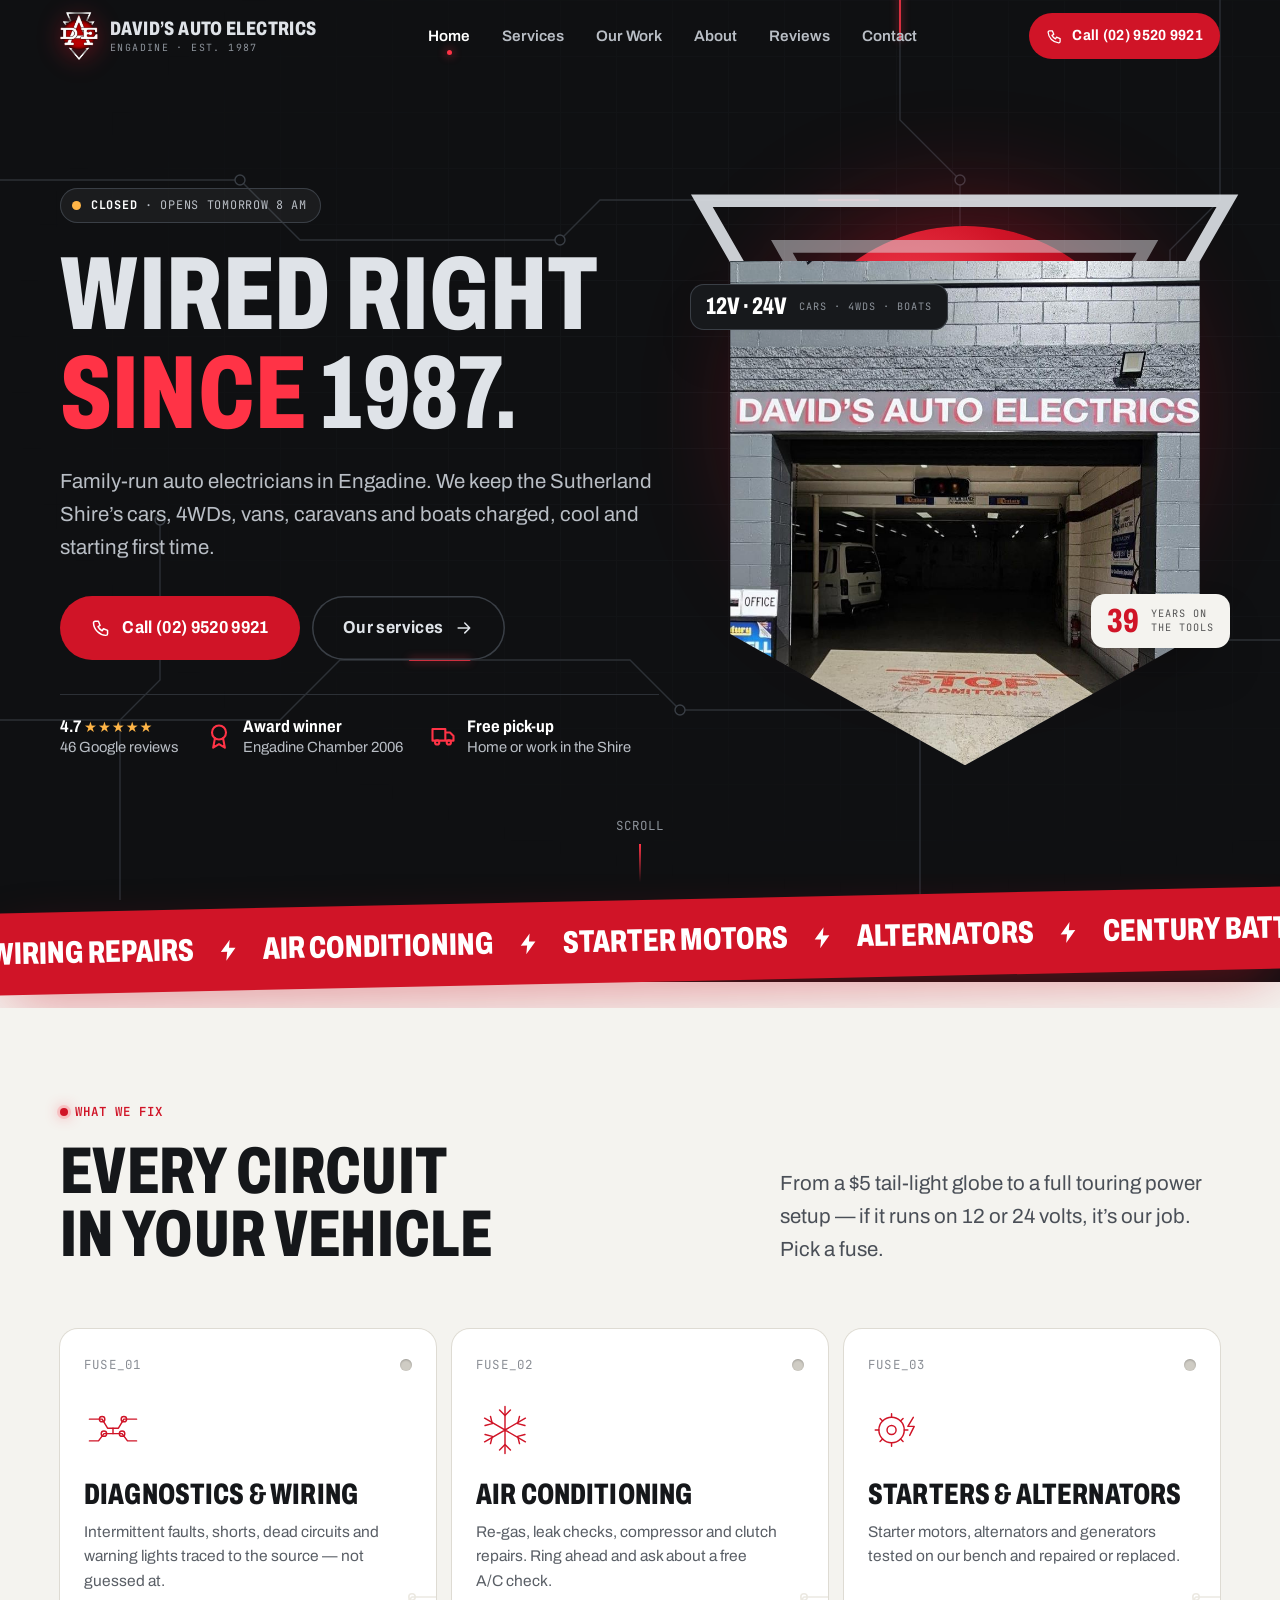
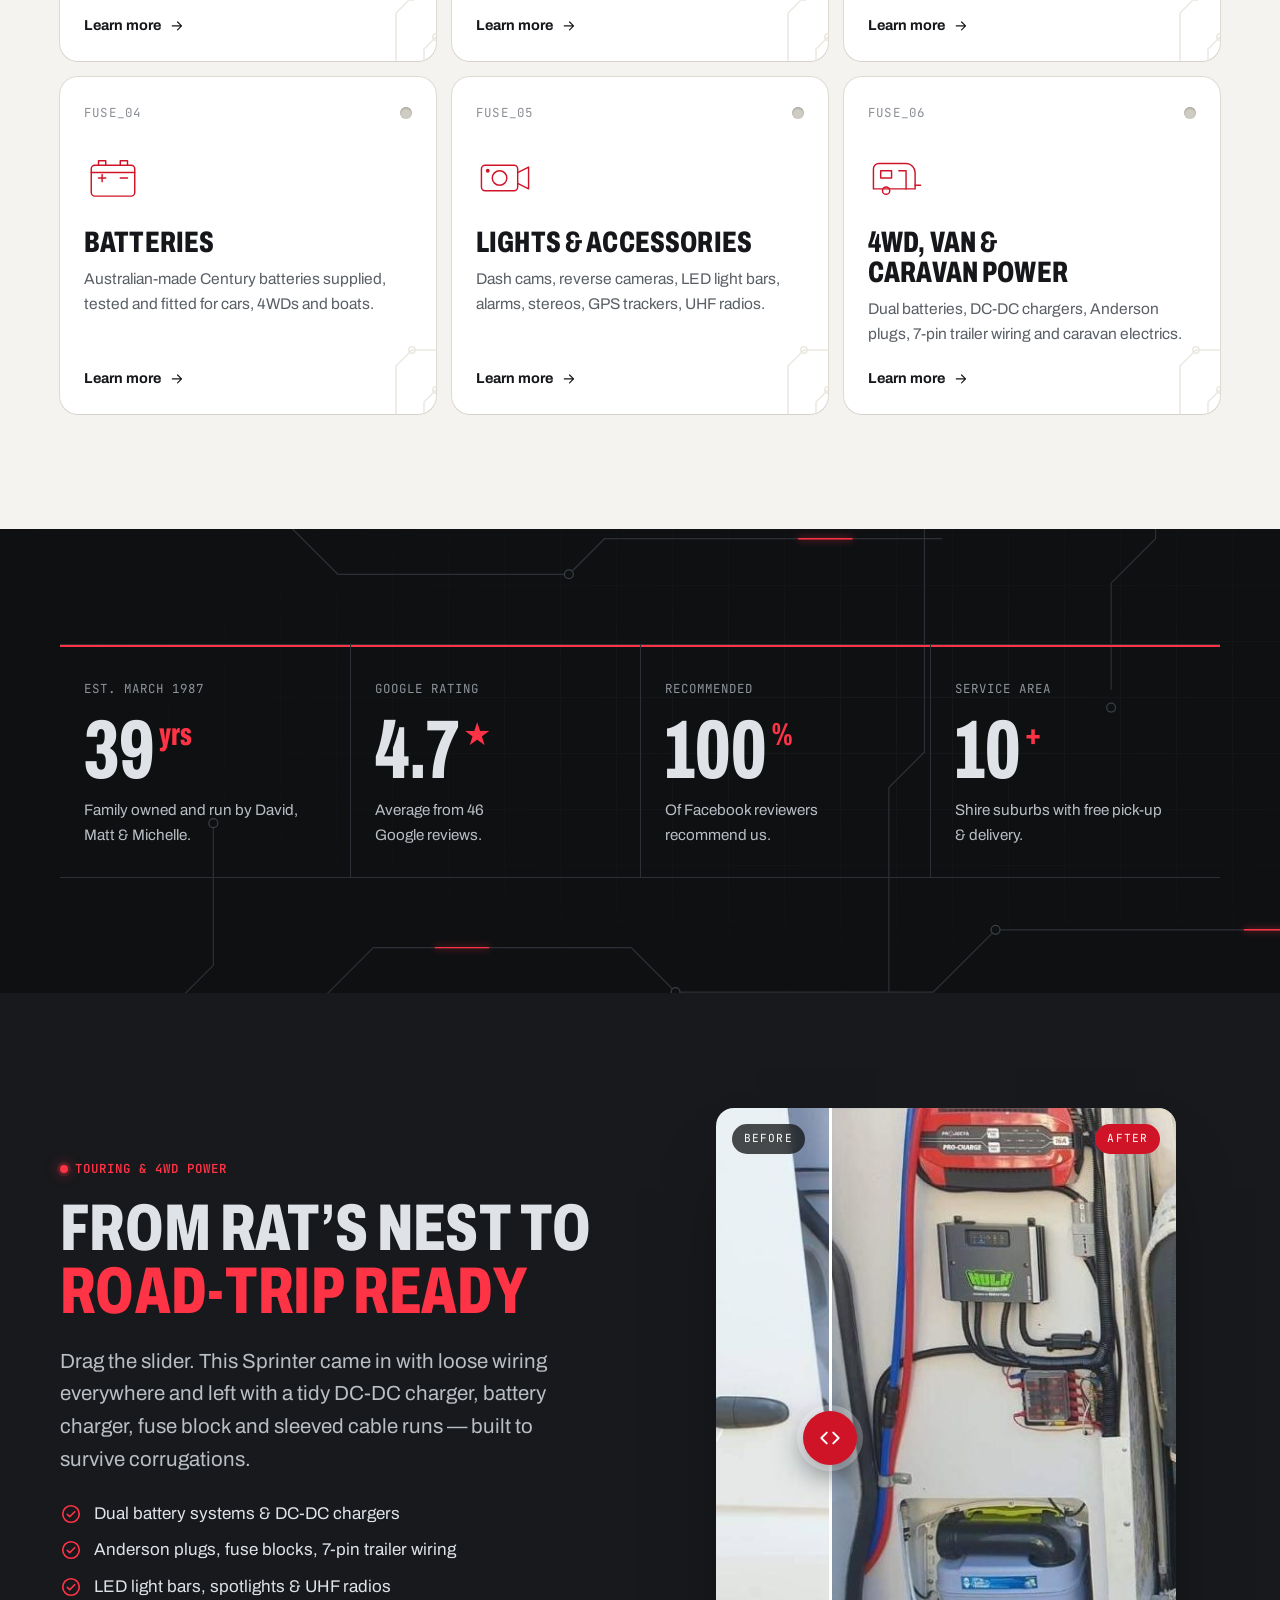
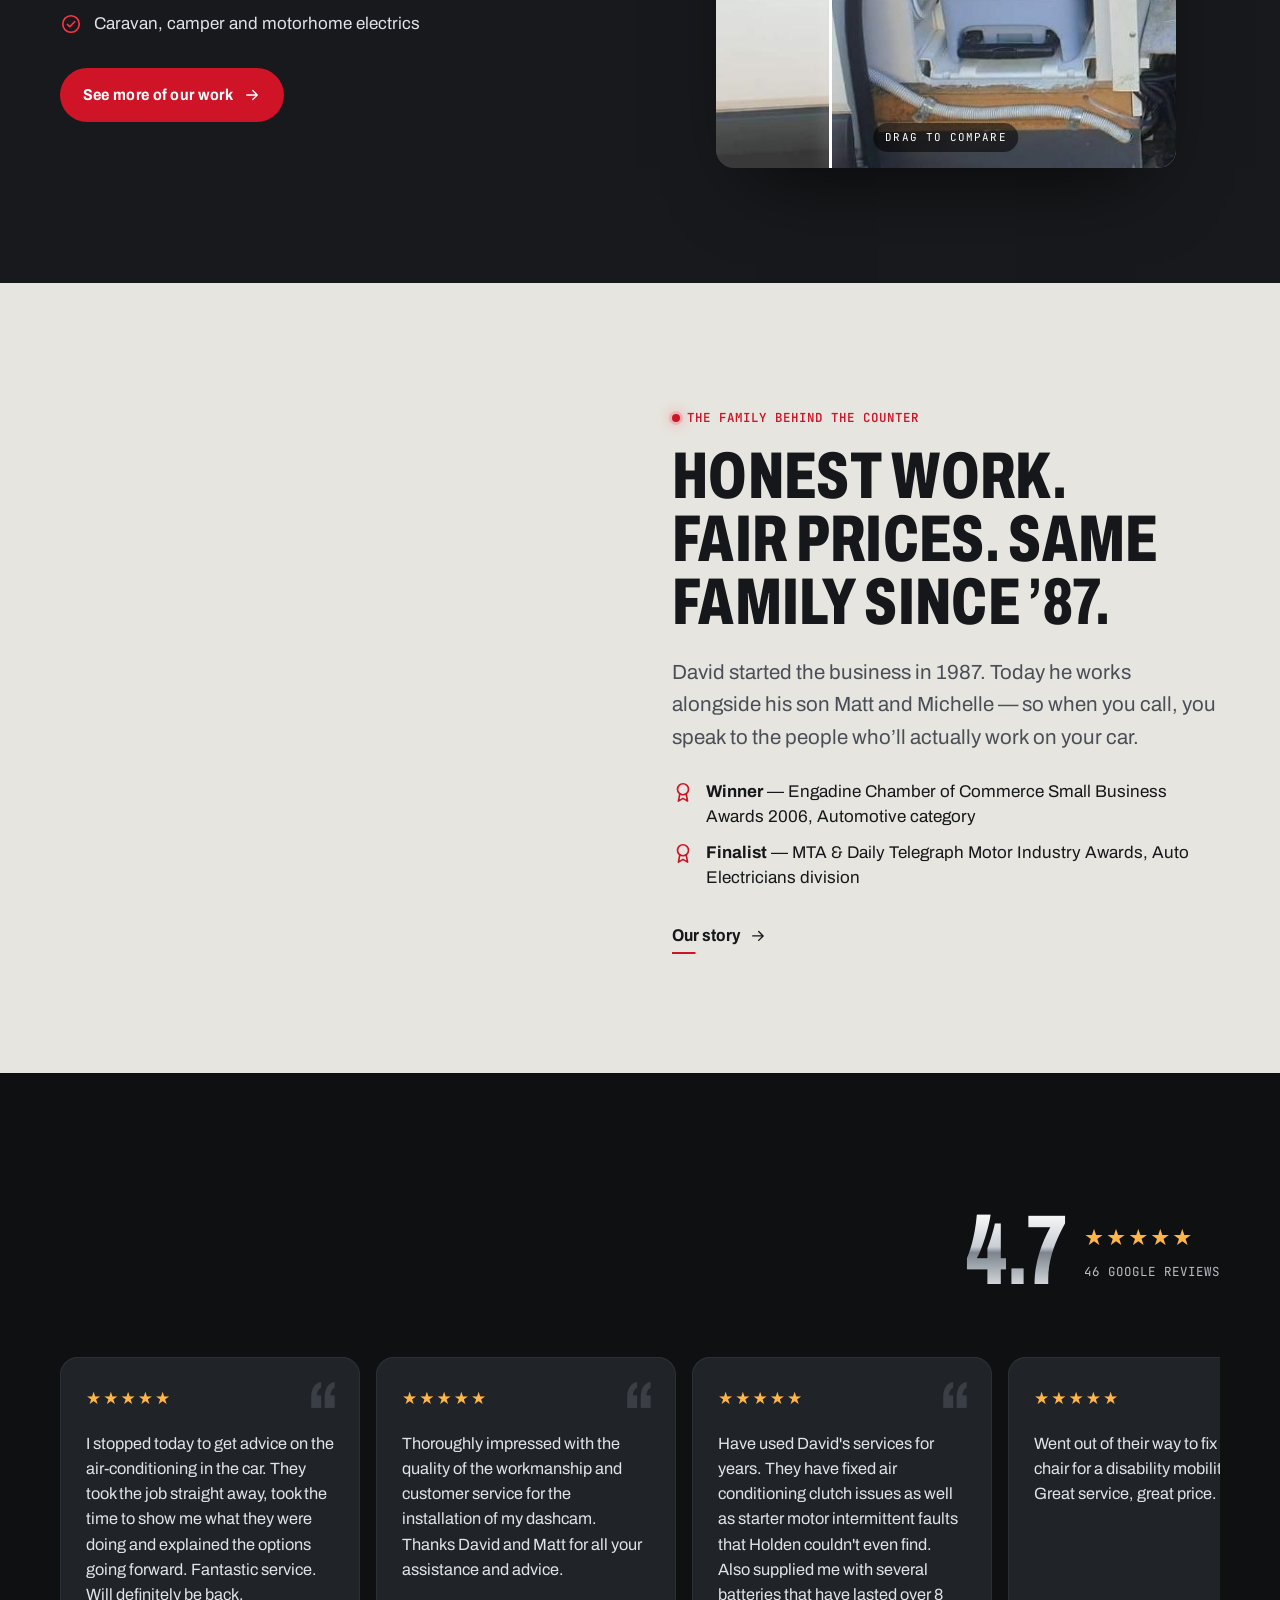
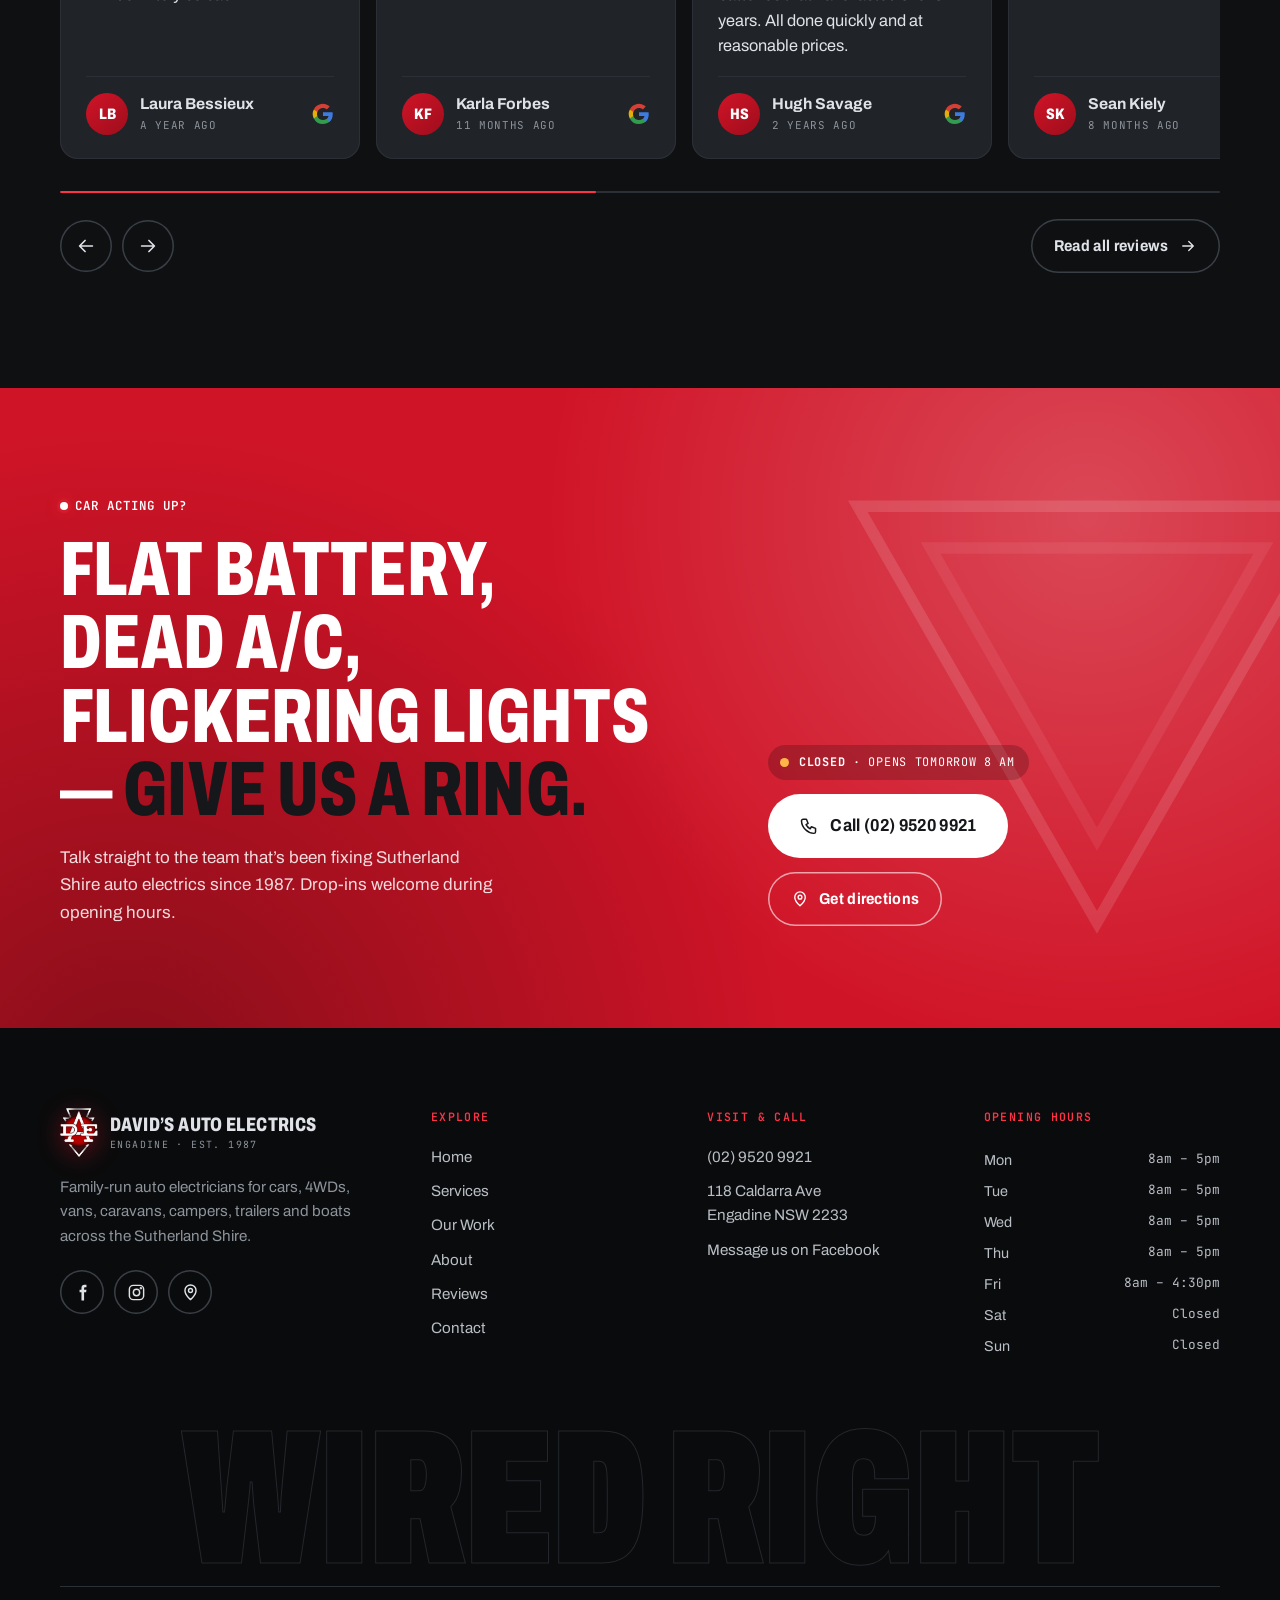
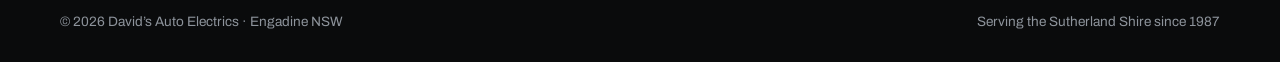
==== commit 83d8ddda: "Add files via upload" ====
--- a/index.html
+++ b/index.html
@@ -1,6 +1,7 @@
 <!doctype html>
 <html lang="en-AU">
 <head>
+<script src="site-safety.js"></script>
 <meta charset="utf-8">
 <meta name="viewport" content="width=device-width, initial-scale=1, viewport-fit=cover">
 <meta name="robots" content="noindex, nofollow">
@@ -13,7 +14,7 @@
 <meta property="og:site_name" content="David's Auto Electrics">
 <meta property="og:title" content="David&#x27;s Auto Electrics | Auto Electrician Engadine, Sutherland Shire">
 <meta property="og:description" content="Family-run auto electricians in Engadine since 1987. Wiring, air con, starters, alternators, batteries, dash cams, LED light bars, 4WD &amp; caravan power. Call (02) 9520 9921.">
-<meta property="og:url" content="https://konkos-design.github.io/davids-auto-electrics/">
+
 <meta property="og:image" content="https://konkos-design.github.io/davids-auto-electrics/img/og-image.jpg">
 <meta property="og:image:width" content="1200">
 <meta property="og:image:height" content="630">
@@ -26,6 +27,9 @@
 <link rel="preload" href="fonts/archivo.woff" as="font" type="font/woff" crossorigin>
 <link rel="stylesheet" href="css/style.css">
 <script type="application/ld+json">{"@context":"https://schema.org","@type":"AutoRepair","name":"David's Auto Electrics","image":"https://konkos-design.github.io/davids-auto-electrics/img/og-image.jpg","telephone":"+61 2 9520 9921","foundingDate":"1987","address":{"@type":"PostalAddress","streetAddress":"118 Caldarra Ave","addressLocality":"Engadine","addressRegion":"NSW","postalCode":"2233","addressCountry":"AU"},"geo":{"@type":"GeoCoordinates","latitude":-34.0657274,"longitude":151.0154978},"openingHoursSpecification":[{"@type":"OpeningHoursSpecification","dayOfWeek":["Monday","Tuesday","Wednesday","Thursday"],"opens":"08:00","closes":"17:00"},{"@type":"OpeningHoursSpecification","dayOfWeek":"Friday","opens":"08:00","closes":"16:30"}],"aggregateRating":{"@type":"AggregateRating","ratingValue":"4.7","reviewCount":"46"},"sameAs":["https://www.facebook.com/davidsautoelectrics","https://www.instagram.com/davidsautoelec/"]}</script>
+<link rel="canonical" href="https://konkos-design.github.io/davids-auto-electrics/">
+<meta property="og:url" content="https://konkos-design.github.io/davids-auto-electrics/">
+<link rel="stylesheet" href="site-safety.css">
 </head>
 <body>
 <a class="skip" href="#main">Skip to content</a>
@@ -146,10 +150,10 @@
 </svg><div class="grid-bg" aria-hidden="true"></div>
   <div class="wrap">
     <div class="stats">
-      <div class="stat"><span class="mono">Est. March 1987</span><div class="num"><span data-years data-count="39">0</span><sup>yrs</sup></div><p>Family owned and run by David, Matt &amp; Michelle.</p></div>
-      <div class="stat"><span class="mono">Google rating</span><div class="num"><span data-count="4.7">0</span><sup>★</sup></div><p>Average from 46 Google reviews.</p></div>
-      <div class="stat"><span class="mono">Recommended</span><div class="num"><span data-count="100">0</span><sup>%</sup></div><p>Of Facebook reviewers recommend us.</p></div>
-      <div class="stat"><span class="mono">Service area</span><div class="num"><span data-count="10">0</span><sup>+</sup></div><p>Shire suburbs with free pick-up &amp; delivery.</p></div>
+      <div class="stat"><span class="mono">Est. March 1987</span><div class="num"><span data-years data-count="39">39</span><sup>yrs</sup></div><p>Family owned and run by David, Matt &amp; Michelle.</p></div>
+      <div class="stat"><span class="mono">Google rating</span><div class="num"><span data-count="4.7">4.7</span><sup>★</sup></div><p>Average from 46 Google reviews.</p></div>
+      <div class="stat"><span class="mono">Recommended</span><div class="num"><span data-count="100">100</span><sup>%</sup></div><p>Of Facebook reviewers recommend us.</p></div>
+      <div class="stat"><span class="mono">Service area</span><div class="num"><span data-count="10">10</span><sup>+</sup></div><p>Shire suburbs with free pick-up &amp; delivery.</p></div>
     </div>
   </div>
 </section>
--- a/site-safety.css
+++ b/site-safety.css
@@ -0,0 +1,7 @@
+/* Progressive enhancement: animation must never hide essential content on failure. */
+html:not(.enhancements-ready) :is([data-reveal], .reveal, .rv-up, .rv, [data-split], .split .w > span, .split-words .w > span, .rv-clip, .img-reveal) {opacity:1!important;visibility:visible!important;transform:none!important;clip-path:none!important;filter:none!important;}
+@media(prefers-reduced-motion:reduce){
+ :is([data-reveal], .reveal, .rv-up, .rv, [data-split], .split .w > span, .split-words .w > span, .rv-clip, .img-reveal){opacity:1!important;visibility:visible!important;transform:none!important;clip-path:none!important;filter:none!important;animation:none!important;transition:none!important;}
+ html{scroll-behavior:auto!important;}
+}
+:focus-visible{outline:3px solid currentColor;outline-offset:5px;}
